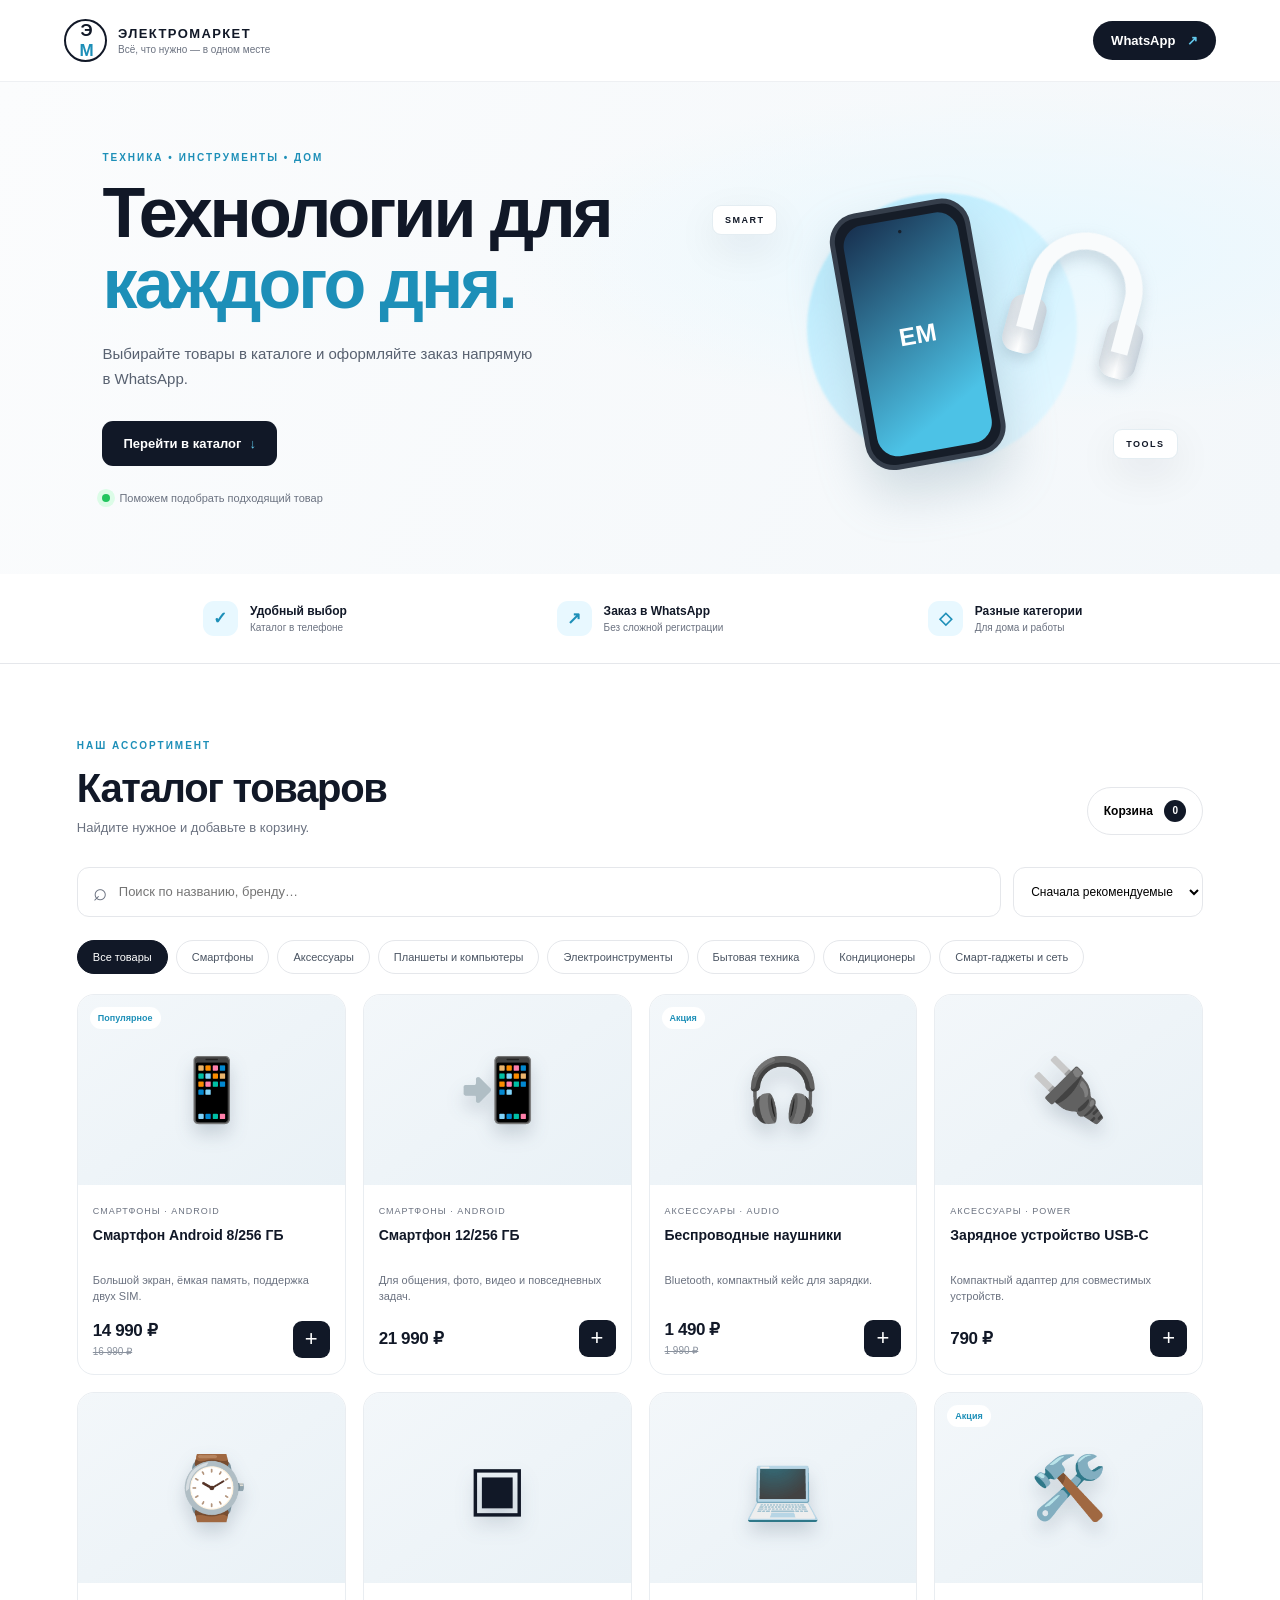
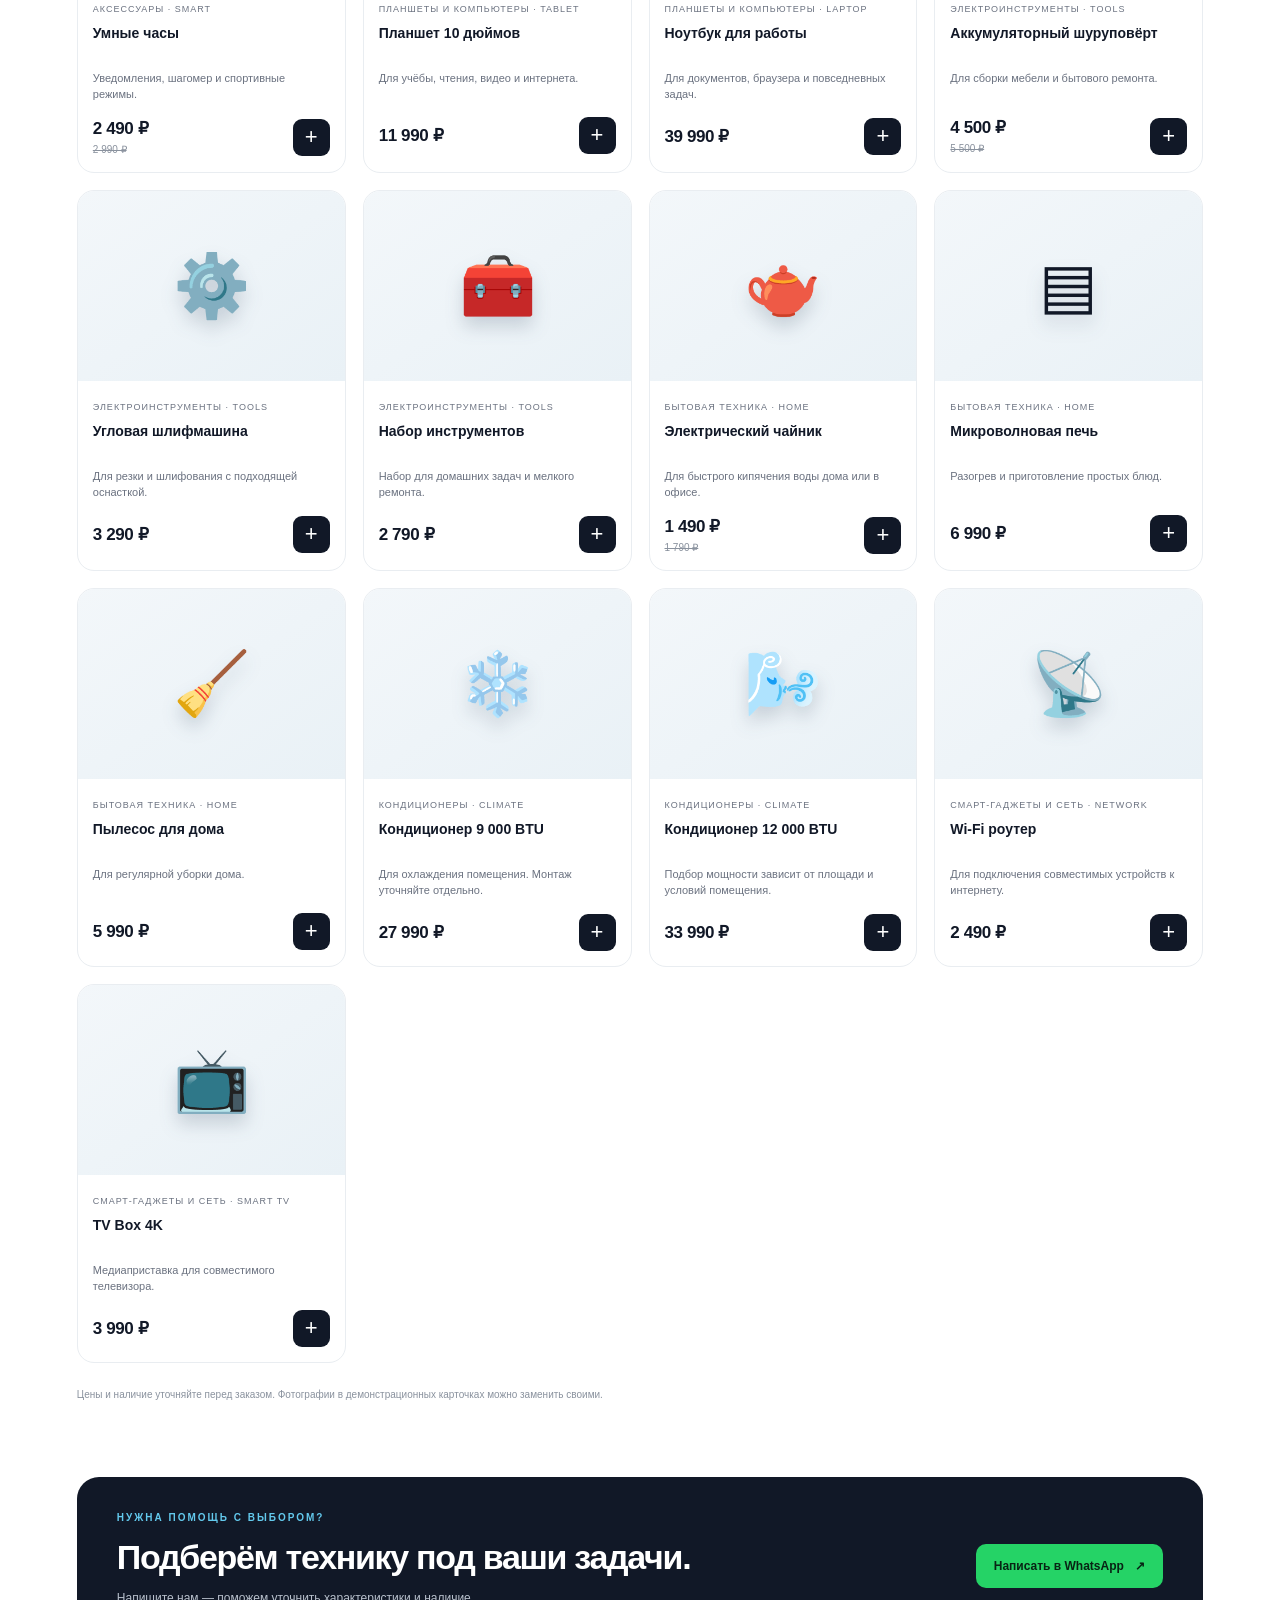
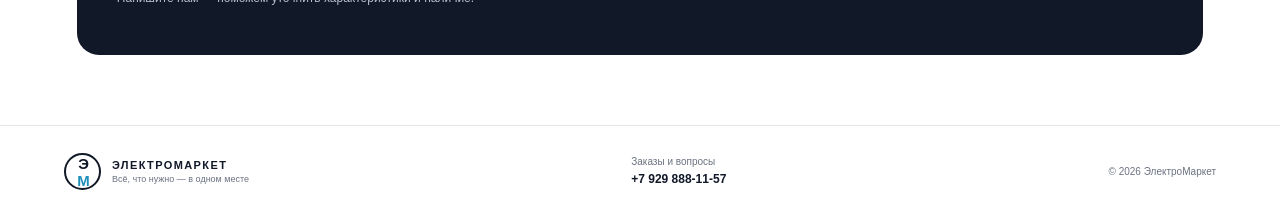
==== index.html @ 7bced405 "Add files via upload" ====
<!doctype html>
<html lang="ru">
<head>
  <meta charset="utf-8">
  <meta name="viewport" content="width=device-width, initial-scale=1">
  <meta name="theme-color" content="#111827">
  <meta name="description" content="ЭлектроМаркет — электроника, аксессуары, электроинструменты и бытовая техника. Заказ через WhatsApp.">
  <title>ЭлектроМаркет — всё, что нужно, в одном месте</title>
  <link rel="stylesheet" href="styles.css">
</head>
<body>
  <header class="site-header">
    <a class="brand" href="#" aria-label="ЭлектроМаркет — главная">
      <span class="brand-mark">Э<span>M</span></span>
      <span class="brand-copy"><strong>ЭЛЕКТРОМАРКЕТ</strong><small>Всё, что нужно — в одном месте</small></span>
    </a>
    <a class="header-wa" href="https://wa.me/79298881157" target="_blank" rel="noopener">WhatsApp <span>↗</span></a>
  </header>

  <main>
    <section class="hero">
      <div class="hero-copy">
        <p class="eyebrow">ТЕХНИКА • ИНСТРУМЕНТЫ • ДОМ</p>
        <h1>Технологии для<br><span>каждого дня.</span></h1>
        <p class="hero-text">Выбирайте товары в каталоге и оформляйте заказ напрямую в WhatsApp.</p>
        <a class="primary-btn" href="#catalog">Перейти в каталог <span>↓</span></a>
        <div class="hero-note"><span class="pulse"></span> Поможем подобрать подходящий товар</div>
      </div>
      <div class="hero-art" aria-label="Иллюстрация электроники" role="img">
        <div class="art-glow"></div>
        <div class="device device-phone"><div class="phone-screen"><span>EM</span><i>●</i></div></div>
        <div class="device device-headphones"><div class="ear ear-left"></div><div class="ear ear-right"></div><div class="headband"></div></div>
        <div class="art-tag tag-one">SMART</div><div class="art-tag tag-two">TOOLS</div>
      </div>
    </section>

    <section class="trust-strip" aria-label="Преимущества">
      <div><span class="trust-icon">✓</span><span><b>Удобный выбор</b><small>Каталог в телефоне</small></span></div>
      <div><span class="trust-icon">↗</span><span><b>Заказ в WhatsApp</b><small>Без сложной регистрации</small></span></div>
      <div><span class="trust-icon">◇</span><span><b>Разные категории</b><small>Для дома и работы</small></span></div>
    </section>

    <section class="catalog-section" id="catalog">
      <div class="section-heading">
        <div><p class="eyebrow">НАШ АССОРТИМЕНТ</p><h2>Каталог товаров</h2><p class="muted">Найдите нужное и добавьте в корзину.</p></div>
        <button id="cart-open" class="cart-button" type="button">Корзина <span id="cart-count">0</span></button>
      </div>
      <div class="catalog-tools">
        <label class="search-box"><span>⌕</span><input id="search" type="search" placeholder="Поиск по названию, бренду…" aria-label="Поиск товаров"></label>
        <select id="sort" aria-label="Сортировка">
          <option value="featured">Сначала рекомендуемые</option>
          <option value="price-asc">Сначала дешевле</option>
          <option value="price-desc">Сначала дороже</option>
          <option value="name">По названию</option>
        </select>
      </div>
      <nav id="categories" class="category-list" aria-label="Категории товаров"></nav>
      <div id="product-grid" class="product-grid" aria-live="polite"></div>
      <p id="empty-state" class="empty-state" hidden>Ничего не найдено. Попробуйте изменить запрос или категорию.</p>
      <p class="catalog-disclaimer">Цены и наличие уточняйте перед заказом. Фотографии в демонстрационных карточках можно заменить своими.</p>
    </section>

    <section class="order-banner">
      <div><p class="eyebrow">НУЖНА ПОМОЩЬ С ВЫБОРОМ?</p><h2>Подберём технику под ваши задачи.</h2><p>Напишите нам — поможем уточнить характеристики и наличие.</p></div>
      <a href="https://wa.me/79298881157?text=Здравствуйте!%20Помогите%20подобрать%20товар." target="_blank" rel="noopener" class="wa-large">Написать в WhatsApp <span>↗</span></a>
    </section>
  </main>

  <footer class="site-footer">
    <a class="brand footer-brand" href="#"><span class="brand-mark">Э<span>M</span></span><span class="brand-copy"><strong>ЭЛЕКТРОМАРКЕТ</strong><small>Всё, что нужно — в одном месте</small></span></a>
    <div class="footer-contact"><span>Заказы и вопросы</span><a href="https://wa.me/79298881157" target="_blank" rel="noopener">+7 929 888-11-57</a></div>
    <small class="copyright">© <span id="year"></span> ЭлектроМаркет</small>
  </footer>

  <div id="cart-drawer" class="drawer-backdrop" hidden>
    <section class="cart-drawer" role="dialog" aria-modal="true" aria-labelledby="cart-title">
      <div class="drawer-head"><div><p class="eyebrow">ВАШ ВЫБОР</p><h2 id="cart-title">Корзина</h2></div><button id="cart-close" class="icon-button" aria-label="Закрыть корзину">×</button></div>
      <div id="cart-items" class="cart-items"></div>
      <div id="cart-empty" class="cart-empty">Корзина пока пуста. Добавьте товары из каталога.</div>
      <div class="cart-bottom">
        <div class="total-line"><span>Итого</span><strong id="cart-total">0 ₽</strong></div>
        <label class="customer-field">Ваше имя <input id="customer-name" type="text" placeholder="Как к вам обращаться?"></label>
        <label class="customer-field">Комментарий к заказу <textarea id="customer-note" rows="2" placeholder="Например, удобное время для связи"></textarea></label>
        <button id="checkout" class="checkout-button" type="button">Оформить через WhatsApp <span>↗</span></button>
        <small class="privacy-note">Нажимая кнопку, вы откроете WhatsApp с подготовленным сообщением. Заказ ещё нужно отправить вручную.</small>
      </div>
    </section>
  </div>
  <div id="toast" class="toast" role="status" aria-live="polite"></div>
  <script src="products.js"></script>
  <script src="app.js"></script>
</body>
</html>
---- styles.css ----
:root{--ink:#111827;--muted:#6b7280;--line:#e5e7eb;--paper:#f7f8fa;--white:#fff;--blue:#63c9ed;--blue-dark:#1d8fb8;--green:#25d366;--radius:22px;--shadow:0 14px 42px rgba(17,24,39,.08)}
*{box-sizing:border-box}html{scroll-behavior:smooth;scroll-padding-top:90px}body{margin:0;background:var(--white);color:var(--ink);font-family:Inter,-apple-system,BlinkMacSystemFont,"Segoe UI",Roboto,Arial,sans-serif}a{color:inherit;text-decoration:none}button,input,select,textarea{font:inherit}button{cursor:pointer}.site-header{height:82px;padding:0 max(5vw,22px);display:flex;align-items:center;justify-content:space-between;border-bottom:1px solid #eef0f3;background:rgba(255,255,255,.94);position:sticky;top:0;z-index:10;backdrop-filter:blur(12px)}.brand{display:flex;align-items:center;gap:11px}.brand-mark{width:43px;height:43px;border:2px solid var(--ink);border-radius:50%;display:grid;place-items:center;font-weight:900;font-size:17px;letter-spacing:-2px}.brand-mark span{color:var(--blue-dark)}.brand-copy{display:flex;flex-direction:column;gap:3px}.brand-copy strong{font-size:13px;letter-spacing:1.4px}.brand-copy small{font-size:10px;color:var(--muted)}.header-wa{background:var(--ink);color:white;border-radius:999px;padding:12px 18px;font-weight:650;font-size:13px}.header-wa span,.primary-btn span,.wa-large span{margin-left:8px;color:var(--blue)}.hero{min-height:490px;padding:70px max(8vw,24px);display:grid;grid-template-columns:1.1fr .9fr;align-items:center;gap:30px;background:radial-gradient(ellipse at 80% 35%,#e8f8ff 0,transparent 36%),linear-gradient(115deg,#fbfcfd,#f3f7fa)}.eyebrow{font-size:10px;font-weight:800;letter-spacing:2px;color:var(--blue-dark);margin:0 0 15px}.hero h1{font-size:clamp(40px,5.5vw,70px);letter-spacing:-3px;line-height:1.02;margin:0 0 20px;font-weight:800}.hero h1 span{color:var(--blue-dark)}.hero-text{max-width:430px;line-height:1.7;color:#586170;font-size:15px}.primary-btn{display:inline-flex;align-items:center;background:var(--ink);color:white;padding:15px 21px;border-radius:11px;font-size:13px;font-weight:700;margin-top:14px}.hero-note{display:flex;align-items:center;gap:9px;color:var(--muted);font-size:11px;margin-top:26px}.pulse{width:8px;height:8px;background:#22c55e;border-radius:50%;box-shadow:0 0 0 5px #dcfce7}.hero-art{height:330px;position:relative;display:grid;place-items:center}.art-glow{width:270px;height:270px;position:absolute;border-radius:50%;background:linear-gradient(140deg,#b8edff,#e9f8ff);filter:blur(1px)}.device-phone{position:absolute;z-index:2;width:142px;height:260px;border-radius:29px;background:#161d28;border:5px solid #353e4b;transform:rotate(-10deg) translate(-25px,2px);box-shadow:0 25px 50px #7e9bab55;padding:8px}.phone-screen{height:100%;border-radius:21px;background:linear-gradient(150deg,#172e4d,#4cc2e6 80%);display:flex;align-items:center;justify-content:center;color:white;font-size:25px;font-weight:900;position:relative}.phone-screen i{position:absolute;top:8px;font-size:8px;color:#17212d}.device-headphones{position:absolute;z-index:3;width:155px;height:150px;right:4%;top:66px;transform:rotate(15deg)}.headband{position:absolute;left:20px;top:3px;width:115px;height:110px;border:17px solid #f9fbfc;border-bottom:0;border-radius:70px 70px 0 0;filter:drop-shadow(0 8px 8px #7c91a355)}.ear{position:absolute;top:80px;width:37px;height:58px;background:linear-gradient(90deg,#d5dce2,#fff,#c8d2db);border-radius:14px;box-shadow:0 7px 12px #7c91a344}.ear-left{left:9px}.ear-right{right:9px}.art-tag{position:absolute;z-index:4;background:white;border:1px solid #e4edf2;border-radius:9px;padding:9px 12px;font-size:9px;letter-spacing:1.5px;font-weight:900;box-shadow:var(--shadow)}.tag-one{left:1%;top:42px}.tag-two{right:0;bottom:34px}.trust-strip{display:grid;grid-template-columns:repeat(3,1fr);gap:20px;padding:27px max(8vw,24px);border-bottom:1px solid var(--line)}.trust-strip>div{display:flex;align-items:center;justify-content:center;gap:12px}.trust-icon{width:35px;height:35px;border-radius:11px;background:#e8f8ff;color:var(--blue-dark);display:grid;place-items:center;font-size:17px;font-weight:800}.trust-strip b,.trust-strip small{display:block}.trust-strip b{font-size:12px}.trust-strip small{font-size:10px;color:var(--muted);margin-top:4px}.catalog-section{padding:76px max(6vw,22px) 64px;max-width:1500px;margin:auto}.section-heading{display:flex;align-items:end;justify-content:space-between;gap:20px}.section-heading h2,.order-banner h2,.drawer-head h2{font-size:clamp(28px,4vw,40px);letter-spacing:-1.3px;margin:0 0 9px}.muted{color:var(--muted);font-size:13px;margin:0}.cart-button{border:1px solid var(--line);background:white;border-radius:999px;padding:12px 16px;font-size:12px;font-weight:750;white-space:nowrap}.cart-button span{display:inline-grid;place-items:center;min-width:22px;height:22px;margin-left:8px;border-radius:50%;background:var(--ink);color:white;font-size:10px}.catalog-tools{display:flex;gap:12px;margin-top:32px}.search-box{flex:1;display:flex;align-items:center;gap:10px;border:1px solid var(--line);border-radius:12px;padding:0 15px;min-width:0}.search-box span{font-size:24px;color:var(--muted)}.search-box input{border:0;outline:0;width:100%;height:48px;background:transparent;font-size:13px}.catalog-tools select{border:1px solid var(--line);border-radius:12px;padding:0 13px;background:white;font-size:12px;max-width:230px}.category-list{display:flex;gap:8px;overflow-x:auto;padding:23px 0 20px;scrollbar-width:thin}.category-chip{border:1px solid var(--line);border-radius:999px;background:white;padding:10px 15px;white-space:nowrap;font-size:11px;color:#4b5563}.category-chip.active{background:var(--ink);color:white;border-color:var(--ink)}.product-grid{display:grid;grid-template-columns:repeat(4,minmax(0,1fr));gap:17px}.product-card{border:1px solid #e9edf1;border-radius:17px;overflow:hidden;background:white;transition:transform .2s,box-shadow .2s;min-width:0}.product-card:hover{transform:translateY(-3px);box-shadow:var(--shadow)}.product-visual{height:190px;background:linear-gradient(145deg,#f3f7fa,#e9f1f6);display:grid;place-items:center;position:relative;overflow:hidden}.product-visual img{width:100%;height:100%;object-fit:contain;padding:16px;mix-blend-mode:multiply}.product-placeholder{font-size:62px;filter:drop-shadow(0 10px 9px #243b5330)}.product-badge{position:absolute;left:12px;top:12px;background:white;border-radius:999px;padding:6px 8px;font-size:9px;font-weight:800;color:var(--blue-dark)}.product-info{padding:15px}.product-category{font-size:9px;text-transform:uppercase;letter-spacing:1px;color:var(--muted)}.product-info h3{font-size:14px;line-height:1.35;margin:8px 0;min-height:38px}.product-desc{font-size:11px;line-height:1.5;color:var(--muted);min-height:32px;margin:0 0 15px}.product-bottom{display:flex;align-items:center;justify-content:space-between;gap:8px}.product-price{font-size:17px;font-weight:850;letter-spacing:-.4px;white-space:nowrap}.add-button{border:0;border-radius:9px;background:var(--ink);color:white;width:37px;height:37px;font-size:22px;line-height:1;flex-shrink:0}.add-button:hover{background:var(--blue-dark)}.empty-state{text-align:center;padding:45px 10px;color:var(--muted);font-size:13px}.catalog-disclaimer{font-size:10px;line-height:1.6;color:#8a929e;margin-top:24px}.order-banner{margin:0 max(6vw,22px) 70px;padding:35px 40px;border-radius:22px;background:var(--ink);color:white;display:flex;align-items:center;justify-content:space-between;gap:25px}.order-banner .eyebrow{color:var(--blue)}.order-banner h2{font-size:clamp(24px,3vw,34px);max-width:580px}.order-banner p:not(.eyebrow){color:#b8c0cc;font-size:12px;line-height:1.6}.wa-large{background:var(--green);color:#082414;border-radius:10px;padding:15px 18px;font-size:12px;font-weight:800;white-space:nowrap}.wa-large span{color:#082414}.site-footer{border-top:1px solid var(--line);padding:27px max(5vw,22px);display:flex;align-items:center;justify-content:space-between;gap:20px}.footer-brand .brand-mark{width:37px;height:37px;font-size:15px}.footer-brand .brand-copy strong{font-size:11px}.footer-brand .brand-copy small{font-size:9px}.footer-contact span,.footer-contact a{display:block}.footer-contact span{font-size:10px;color:var(--muted);margin-bottom:5px}.footer-contact a{font-size:12px;font-weight:750}.copyright{font-size:10px;color:var(--muted)}.drawer-backdrop{position:fixed;inset:0;background:#11182788;z-index:30;display:flex;justify-content:flex-end}.drawer-backdrop[hidden]{display:none}.cart-drawer{height:100%;width:min(480px,100%);background:white;padding:25px;display:flex;flex-direction:column;overflow-y:auto;box-shadow:-20px 0 60px #0002}.drawer-head{display:flex;align-items:center;justify-content:space-between;border-bottom:1px solid var(--line);padding-bottom:18px}.drawer-head .eyebrow{margin-bottom:8px}.drawer-head h2{font-size:30px}.icon-button{border:1px solid var(--line);background:white;width:38px;height:38px;border-radius:50%;font-size:25px;color:var(--ink)}.cart-items{padding:10px 0;flex:1}.cart-row{display:grid;grid-template-columns:1fr auto;gap:10px;padding:15px 0;border-bottom:1px solid var(--line)}.cart-row h3{font-size:13px;margin:0 0 5px}.cart-row small{color:var(--muted);font-size:11px}.quantity{display:flex;align-items:center;gap:9px;margin-top:10px}.quantity button{border:1px solid var(--line);background:white;width:25px;height:25px;border-radius:7px}.cart-row-price{text-align:right;font-weight:800;font-size:13px}.remove-item{border:0;background:transparent;color:#b91c1c;font-size:10px;margin-top:8px}.cart-empty{color:var(--muted);font-size:13px;text-align:center;padding:30px 5px}.cart-bottom{border-top:1px solid var(--line);padding-top:18px}.total-line{display:flex;justify-content:space-between;align-items:center;margin-bottom:18px;font-size:14px}.total-line strong{font-size:23px}.customer-field{display:block;font-size:11px;font-weight:700;margin:12px 0}.customer-field input,.customer-field textarea{display:block;width:100%;border:1px solid var(--line);border-radius:9px;padding:11px;margin-top:7px;outline-color:var(--blue-dark);font-size:12px;resize:vertical}.checkout-button{width:100%;border:0;border-radius:10px;background:var(--green);padding:15px;color:#082414;font-weight:850;font-size:12px;margin-top:8px}.checkout-button span{margin-left:7px}.privacy-note{display:block;color:var(--muted);font-size:9px;line-height:1.5;margin-top:10px}.toast{position:fixed;bottom:22px;left:50%;transform:translate(-50%,20px);opacity:0;pointer-events:none;background:var(--ink);color:white;padding:12px 18px;border-radius:999px;font-size:12px;z-index:50;transition:.25s}.toast.show{opacity:1;transform:translate(-50%,0)}
@media(max-width:950px){.product-grid{grid-template-columns:repeat(3,minmax(0,1fr))}.hero{padding-left:6vw;padding-right:6vw}.product-visual{height:170px}.order-banner{padding:30px}.hero-art{transform:scale(.9)}}@media(max-width:680px){.site-header{height:70px;padding:0 17px}.brand-mark{width:37px;height:37px;font-size:15px}.brand-copy strong{font-size:11px;letter-spacing:1px}.brand-copy small{font-size:9px}.header-wa{padding:10px 12px;font-size:11px}.hero{grid-template-columns:1fr;padding:43px 23px 20px;gap:0}.hero h1{font-size:47px;letter-spacing:-2px}.hero-text{font-size:13px}.hero-art{height:250px;transform:scale(.78);transform-origin:top center;margin:10px 0 -20px}.trust-strip{padding:18px 15px;gap:10px}.trust-strip>div{gap:7px;justify-content:flex-start}.trust-icon{width:29px;height:29px;flex-shrink:0}.trust-strip b{font-size:10px}.trust-strip small{font-size:9px;line-height:1.3}.catalog-section{padding:52px 16px}.section-heading h2{font-size:31px}.section-heading .muted{font-size:11px;max-width:230px;line-height:1.5}.cart-button{padding:9px 10px;font-size:10px}.catalog-tools{flex-direction:column;margin-top:23px}.catalog-tools select{height:44px;max-width:none}.search-box input{height:45px}.category-list{padding:17px 0}.product-grid{grid-template-columns:repeat(2,minmax(0,1fr));gap:10px}.product-visual{height:145px}.product-placeholder{font-size:47px}.product-info{padding:11px}.product-info h3{font-size:12px;min-height:34px}.product-desc{font-size:10px;min-height:30px;margin-bottom:12px}.product-price{font-size:14px}.add-button{width:32px;height:32px}.product-badge{font-size:8px;left:8px;top:8px}.order-banner{margin:0 16px 45px;padding:25px 20px;align-items:flex-start;flex-direction:column}.order-banner h2{font-size:27px}.site-footer{padding:23px 17px;flex-wrap:wrap}.footer-contact{margin-left:auto}.copyright{width:100%;text-align:center}.cart-drawer{padding:20px}.hero-note{font-size:10px}}@media(max-width:360px){.brand-copy small{display:none}.hero h1{font-size:40px}.product-visual{height:125px}.trust-strip{grid-template-columns:1fr;gap:12px}.trust-strip>div{justify-content:flex-start}}
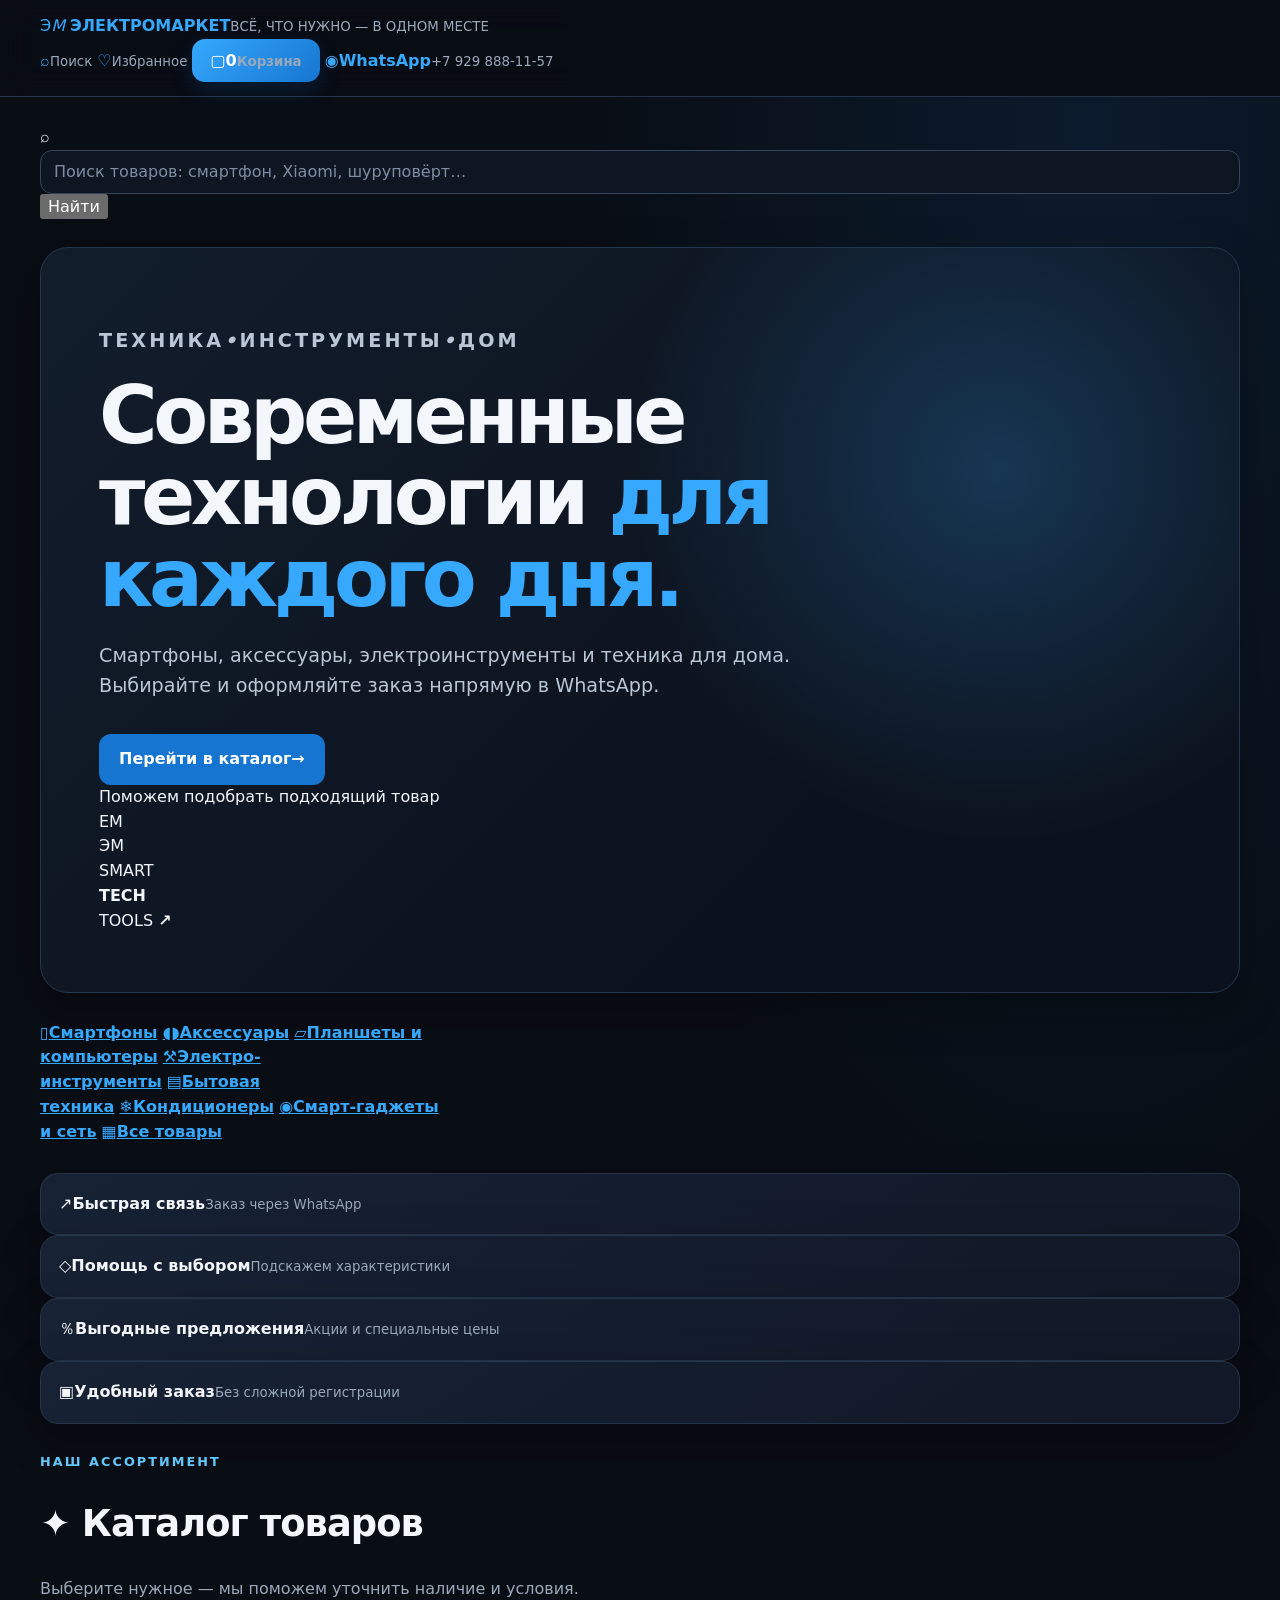
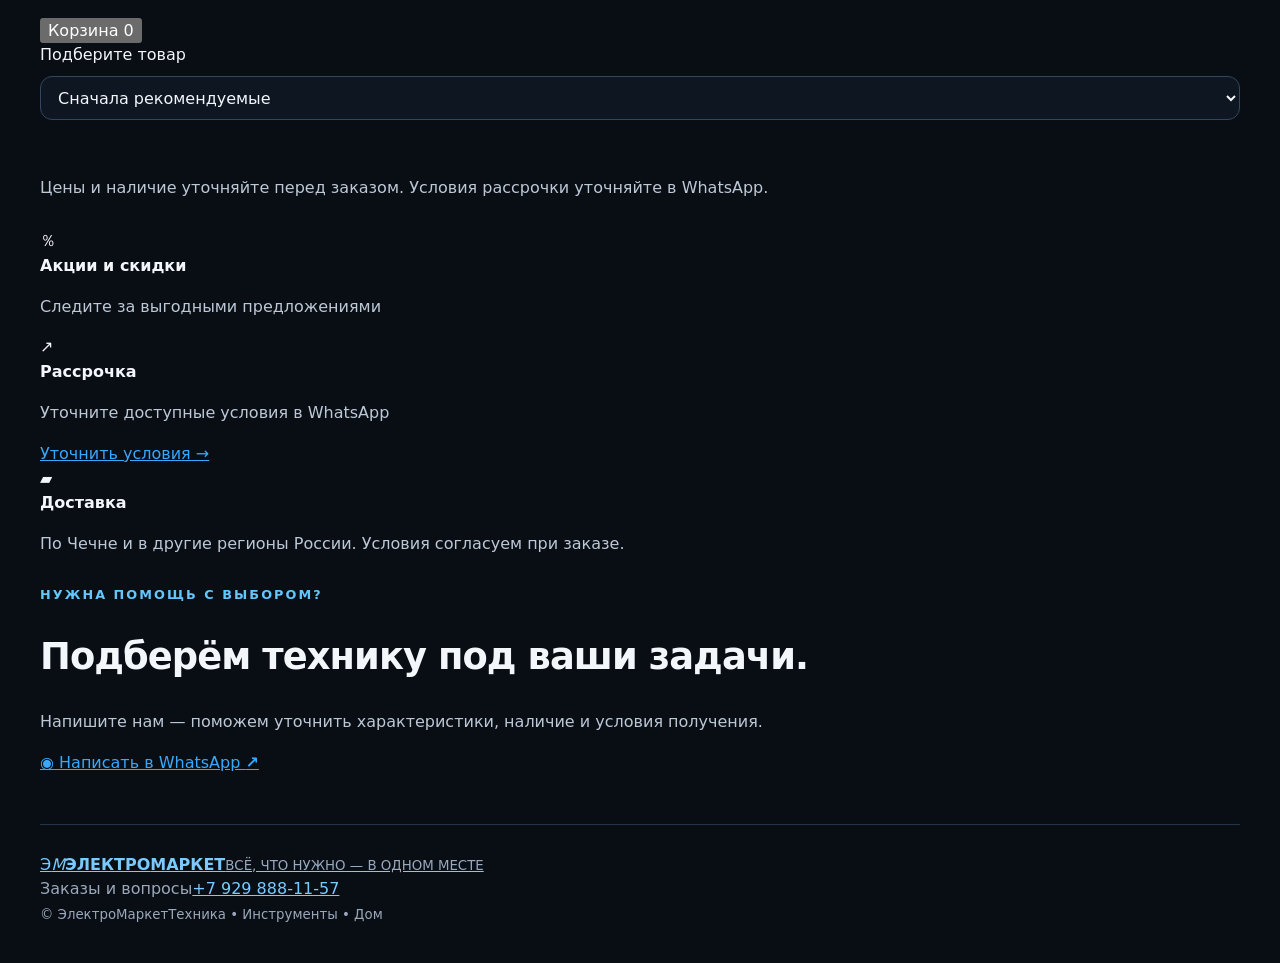
==== commit 33734fb0: "Update index.html" ====
--- a/index.html
+++ b/index.html
@@ -3,91 +3,108 @@
 <head>
   <meta charset="utf-8">
   <meta name="viewport" content="width=device-width, initial-scale=1">
-  <meta name="theme-color" content="#111827">
-  <meta name="description" content="ЭлектроМаркет — электроника, аксессуары, электроинструменты и бытовая техника. Заказ через WhatsApp.">
-  <title>ЭлектроМаркет — всё, что нужно, в одном месте</title>
+  <meta name="theme-color" content="#07111f">
+  <meta name="description" content="ЭлектроМаркет — смартфоны, электроника, инструменты и техника для дома. Заказ через WhatsApp.">
+  <title>ЭлектроМаркет — техника, электроника и инструменты</title>
+  <link rel="preconnect" href="https://fonts.googleapis.com">
+  <link rel="preconnect" href="https://fonts.gstatic.com" crossorigin>
+  <link href="https://fonts.googleapis.com/css2?family=Manrope:wght@400;500;600;700;800&display=swap" rel="stylesheet">
   <link rel="stylesheet" href="styles.css">
 </head>
 <body>
   <header class="site-header">
-    <a class="brand" href="#" aria-label="ЭлектроМаркет — главная">
-      <span class="brand-mark">Э<span>M</span></span>
-      <span class="brand-copy"><strong>ЭЛЕКТРОМАРКЕТ</strong><small>Всё, что нужно — в одном месте</small></span>
-    </a>
-    <a class="header-wa" href="https://wa.me/79298881157" target="_blank" rel="noopener">WhatsApp <span>↗</span></a>
+    <div class="header-inner">
+      <a class="brand" href="#top" aria-label="ЭлектроМаркет — главная">
+        <span class="brand-mark"><span>Э</span><i>M</i></span>
+        <span class="brand-copy"><strong>ЭЛЕКТРО<span>МАРКЕТ</span></strong><small>ВСЁ, ЧТО НУЖНО — В ОДНОМ МЕСТЕ</small></span>
+      </a>
+      <nav class="header-actions" aria-label="Быстрые ссылки">
+        <a class="header-action" href="#catalog"><span class="action-icon">⌕</span><small>Поиск</small></a>
+        <a class="header-action favorites-link" href="#catalog"><span class="action-icon">♡</span><small>Избранное</small></a>
+        <button id="cart-open" class="header-action cart-top" type="button"><span class="action-icon">▢<b id="cart-count">0</b></span><small>Корзина</small></button>
+        <a class="header-wa" href="https://wa.me/79298881157" target="_blank" rel="noopener"><span class="wa-symbol">◉</span><span><strong>WhatsApp</strong><small>+7 929 888-11-57</small></span></a>
+      </nav>
+    </div>
   </header>
 
-  <main>
+  <main id="top" class="page-shell">
+    <section class="search-row" aria-label="Поиск товаров">
+      <label class="search-box"><span class="search-icon">⌕</span><input id="search" type="search" placeholder="Поиск товаров: смартфон, Xiaomi, шуруповёрт…" aria-label="Поиск товаров"><button type="button" class="search-submit" onclick="document.getElementById('catalog').scrollIntoView({behavior:'smooth'})">Найти</button></label>
+    </section>
+
     <section class="hero">
       <div class="hero-copy">
-        <p class="eyebrow">ТЕХНИКА • ИНСТРУМЕНТЫ • ДОМ</p>
-        <h1>Технологии для<br><span>каждого дня.</span></h1>
-        <p class="hero-text">Выбирайте товары в каталоге и оформляйте заказ напрямую в WhatsApp.</p>
-        <a class="primary-btn" href="#catalog">Перейти в каталог <span>↓</span></a>
+        <p class="eyebrow"><span>ТЕХНИКА</span><i>•</i><span>ИНСТРУМЕНТЫ</span><i>•</i><span>ДОМ</span></p>
+        <h1>Современные технологии <span>для каждого дня.</span></h1>
+        <p class="hero-text">Смартфоны, аксессуары, электроинструменты и техника для дома. Выбирайте и оформляйте заказ напрямую в WhatsApp.</p>
+        <a class="primary-btn" href="#catalog"><span>Перейти в каталог</span><b>→</b></a>
         <div class="hero-note"><span class="pulse"></span> Поможем подобрать подходящий товар</div>
       </div>
       <div class="hero-art" aria-label="Иллюстрация электроники" role="img">
-        <div class="art-glow"></div>
-        <div class="device device-phone"><div class="phone-screen"><span>EM</span><i>●</i></div></div>
-        <div class="device device-headphones"><div class="ear ear-left"></div><div class="ear ear-right"></div><div class="headband"></div></div>
-        <div class="art-tag tag-one">SMART</div><div class="art-tag tag-two">TOOLS</div>
+        <div class="hero-orbit orbit-one"></div><div class="hero-orbit orbit-two"></div>
+        <div class="hero-device laptop"><div class="laptop-screen"><div class="screen-glow"></div><span>EM</span></div><div class="laptop-base"></div></div>
+        <div class="hero-device phone"><div class="phone-camera"></div><div class="phone-mark">ЭM</div></div>
+        <div class="hero-device buds"><div class="bud-case"></div><span class="bud bud-left"></span><span class="bud bud-right"></span></div>
+        <div class="hero-floating-tag tag-smart">SMART<br><b>TECH</b></div><div class="hero-floating-tag tag-tools">TOOLS <b>↗</b></div>
       </div>
     </section>
 
-    <section class="trust-strip" aria-label="Преимущества">
-      <div><span class="trust-icon">✓</span><span><b>Удобный выбор</b><small>Каталог в телефоне</small></span></div>
-      <div><span class="trust-icon">↗</span><span><b>Заказ в WhatsApp</b><small>Без сложной регистрации</small></span></div>
-      <div><span class="trust-icon">◇</span><span><b>Разные категории</b><small>Для дома и работы</small></span></div>
+    <section class="category-shortcuts" aria-label="Популярные категории">
+      <a href="#catalog" class="shortcut"><span class="shortcut-art art-phone">▯</span><b>Смартфоны</b></a>
+      <a href="#catalog" class="shortcut"><span class="shortcut-art art-buds">◖◗</span><b>Аксессуары</b></a>
+      <a href="#catalog" class="shortcut"><span class="shortcut-art art-laptop">▱</span><b>Планшеты и<br> компьютеры</b></a>
+      <a href="#catalog" class="shortcut"><span class="shortcut-art art-tools">⚒</span><b>Электро-<br>инструменты</b></a>
+      <a href="#catalog" class="shortcut"><span class="shortcut-art art-home">▤</span><b>Бытовая<br>техника</b></a>
+      <a href="#catalog" class="shortcut"><span class="shortcut-art art-cool">❄</span><b>Кондиционеры</b></a>
+      <a href="#catalog" class="shortcut"><span class="shortcut-art art-watch">◉</span><b>Смарт-гаджеты<br>и сеть</b></a>
+      <a href="#catalog" class="shortcut"><span class="shortcut-art art-all">▦</span><b>Все товары</b></a>
+    </section>
+
+    <section class="benefit-strip" aria-label="Преимущества магазина">
+      <div class="benefit"><span class="benefit-icon">↗</span><span><b>Быстрая связь</b><small>Заказ через WhatsApp</small></span></div>
+      <div class="benefit"><span class="benefit-icon">◇</span><span><b>Помощь с выбором</b><small>Подскажем характеристики</small></span></div>
+      <div class="benefit"><span class="benefit-icon">％</span><span><b>Выгодные предложения</b><small>Акции и специальные цены</small></span></div>
+      <div class="benefit"><span class="benefit-icon">▣</span><span><b>Удобный заказ</b><small>Без сложной регистрации</small></span></div>
     </section>
 
     <section class="catalog-section" id="catalog">
       <div class="section-heading">
-        <div><p class="eyebrow">НАШ АССОРТИМЕНТ</p><h2>Каталог товаров</h2><p class="muted">Найдите нужное и добавьте в корзину.</p></div>
-        <button id="cart-open" class="cart-button" type="button">Корзина <span id="cart-count">0</span></button>
+        <div><p class="eyebrow">НАШ АССОРТИМЕНТ</p><h2><span class="heading-flame">✦</span> Каталог товаров</h2><p class="muted">Выберите нужное — мы поможем уточнить наличие и условия.</p></div>
+        <button class="cart-button" type="button" onclick="document.getElementById('cart-open').click()">Корзина <span class="cart-count-small" id="cart-count-display">0</span></button>
       </div>
       <div class="catalog-tools">
-        <label class="search-box"><span>⌕</span><input id="search" type="search" placeholder="Поиск по названию, бренду…" aria-label="Поиск товаров"></label>
+        <div class="catalog-tools-label">Подберите товар</div>
         <select id="sort" aria-label="Сортировка">
-          <option value="featured">Сначала рекомендуемые</option>
-          <option value="price-asc">Сначала дешевле</option>
-          <option value="price-desc">Сначала дороже</option>
-          <option value="name">По названию</option>
+          <option value="featured">Сначала рекомендуемые</option><option value="price-asc">Сначала дешевле</option><option value="price-desc">Сначала дороже</option><option value="name">По названию</option>
         </select>
       </div>
       <nav id="categories" class="category-list" aria-label="Категории товаров"></nav>
       <div id="product-grid" class="product-grid" aria-live="polite"></div>
       <p id="empty-state" class="empty-state" hidden>Ничего не найдено. Попробуйте изменить запрос или категорию.</p>
-      <p class="catalog-disclaimer">Цены и наличие уточняйте перед заказом. Фотографии в демонстрационных карточках можно заменить своими.</p>
+      <p class="catalog-disclaimer">Цены и наличие уточняйте перед заказом. Условия рассрочки уточняйте в WhatsApp.</p>
+    </section>
+
+    <section class="service-banners">
+      <article class="service-card service-deals"><span class="service-symbol">％</span><div><b>Акции и скидки</b><p>Следите за выгодными предложениями</p></div></article>
+      <article class="service-card service-installment"><span class="service-symbol">↗</span><div><b>Рассрочка</b><p>Уточните доступные условия в WhatsApp</p><a href="https://wa.me/79298881157?text=Здравствуйте!%20Подскажите%20условия%20рассрочки." target="_blank" rel="noopener">Уточнить условия →</a></div></article>
+      <article class="service-card service-delivery"><span class="service-symbol">▰</span><div><b>Доставка</b><p>По Чечне и в другие регионы России. Условия согласуем при заказе.</p></div></article>
     </section>
 
     <section class="order-banner">
-      <div><p class="eyebrow">НУЖНА ПОМОЩЬ С ВЫБОРОМ?</p><h2>Подберём технику под ваши задачи.</h2><p>Напишите нам — поможем уточнить характеристики и наличие.</p></div>
-      <a href="https://wa.me/79298881157?text=Здравствуйте!%20Помогите%20подобрать%20товар." target="_blank" rel="noopener" class="wa-large">Написать в WhatsApp <span>↗</span></a>
+      <div><p class="eyebrow">НУЖНА ПОМОЩЬ С ВЫБОРОМ?</p><h2>Подберём технику под ваши задачи.</h2><p>Напишите нам — поможем уточнить характеристики, наличие и условия получения.</p></div>
+      <a href="https://wa.me/79298881157?text=Здравствуйте!%20Помогите%20подобрать%20товар." target="_blank" rel="noopener" class="wa-large"><span>◉</span> Написать в WhatsApp <b>↗</b></a>
     </section>
   </main>
 
-  <footer class="site-footer">
-    <a class="brand footer-brand" href="#"><span class="brand-mark">Э<span>M</span></span><span class="brand-copy"><strong>ЭЛЕКТРОМАРКЕТ</strong><small>Всё, что нужно — в одном месте</small></span></a>
-    <div class="footer-contact"><span>Заказы и вопросы</span><a href="https://wa.me/79298881157" target="_blank" rel="noopener">+7 929 888-11-57</a></div>
-    <small class="copyright">© <span id="year"></span> ЭлектроМаркет</small>
-  </footer>
+  <footer class="site-footer"><div class="footer-main"><a class="brand footer-brand" href="#top"><span class="brand-mark"><span>Э</span><i>M</i></span><span class="brand-copy"><strong>ЭЛЕКТРО<span>МАРКЕТ</span></strong><small>ВСЁ, ЧТО НУЖНО — В ОДНОМ МЕСТЕ</small></span></a><div class="footer-contact"><span>Заказы и вопросы</span><a href="https://wa.me/79298881157" target="_blank" rel="noopener">+7 929 888-11-57</a></div></div><div class="footer-bottom"><small>© <span id="year"></span> ЭлектроМаркет</small><small>Техника • Инструменты • Дом</small></div></footer>
 
-  <div id="cart-drawer" class="drawer-backdrop" hidden>
-    <section class="cart-drawer" role="dialog" aria-modal="true" aria-labelledby="cart-title">
-      <div class="drawer-head"><div><p class="eyebrow">ВАШ ВЫБОР</p><h2 id="cart-title">Корзина</h2></div><button id="cart-close" class="icon-button" aria-label="Закрыть корзину">×</button></div>
-      <div id="cart-items" class="cart-items"></div>
-      <div id="cart-empty" class="cart-empty">Корзина пока пуста. Добавьте товары из каталога.</div>
-      <div class="cart-bottom">
-        <div class="total-line"><span>Итого</span><strong id="cart-total">0 ₽</strong></div>
-        <label class="customer-field">Ваше имя <input id="customer-name" type="text" placeholder="Как к вам обращаться?"></label>
-        <label class="customer-field">Комментарий к заказу <textarea id="customer-note" rows="2" placeholder="Например, удобное время для связи"></textarea></label>
-        <button id="checkout" class="checkout-button" type="button">Оформить через WhatsApp <span>↗</span></button>
-        <small class="privacy-note">Нажимая кнопку, вы откроете WhatsApp с подготовленным сообщением. Заказ ещё нужно отправить вручную.</small>
-      </div>
-    </section>
-  </div>
+  <div id="cart-drawer" class="drawer-backdrop" hidden><section class="cart-drawer" role="dialog" aria-modal="true" aria-labelledby="cart-title"><div class="drawer-head"><div><p class="eyebrow">ВАШ ВЫБОР</p><h2 id="cart-title">Корзина</h2></div><button id="cart-close" class="icon-button" aria-label="Закрыть корзину">×</button></div><div id="cart-items" class="cart-items"></div><div id="cart-empty" class="cart-empty">Корзина пока пуста. Добавьте товары из каталога.</div><div class="cart-bottom"><div class="total-line"><span>Итого</span><strong id="cart-total">0 ₽</strong></div><label class="customer-field">Ваше имя <input id="customer-name" type="text" placeholder="Как к вам обращаться?"></label><label class="customer-field">Комментарий к заказу <textarea id="customer-note" rows="2" placeholder="Например, удобное время для связи"></textarea></label><button id="checkout" class="checkout-button" type="button">Оформить через WhatsApp <span>↗</span></button><small class="privacy-note">WhatsApp откроется с подготовленным сообщением. Заказ нужно отправить вручную.</small></div></section></div>
   <div id="toast" class="toast" role="status" aria-live="polite"></div>
-  <script src="products.js"></script>
-  <script src="app.js"></script>
+  <script src="products.js"></script><script src="app.js"></script>
+  <script>
+    // Синхронизируем число товаров в шапке и заголовке каталога с существующей корзиной.
+    const countObserver = new MutationObserver(() => { const a=document.getElementById('cart-count'); const b=document.getElementById('cart-count-display'); if(a&&b)b.textContent=a.textContent; });
+    const cartCount=document.getElementById('cart-count'); if(cartCount)countObserver.observe(cartCount,{childList:true,characterData:true,subtree:true});
+  </script>
 </body>
 </html>
--- a/styles.css
+++ b/styles.css
@@ -1,3 +1,66 @@
-:root{--ink:#111827;--muted:#6b7280;--line:#e5e7eb;--paper:#f7f8fa;--white:#fff;--blue:#63c9ed;--blue-dark:#1d8fb8;--green:#25d366;--radius:22px;--shadow:0 14px 42px rgba(17,24,39,.08)}
-*{box-sizing:border-box}html{scroll-behavior:smooth;scroll-padding-top:90px}body{margin:0;background:var(--white);color:var(--ink);font-family:Inter,-apple-system,BlinkMacSystemFont,"Segoe UI",Roboto,Arial,sans-serif}a{color:inherit;text-decoration:none}button,input,select,textarea{font:inherit}button{cursor:pointer}.site-header{height:82px;padding:0 max(5vw,22px);display:flex;align-items:center;justify-content:space-between;border-bottom:1px solid #eef0f3;background:rgba(255,255,255,.94);position:sticky;top:0;z-index:10;backdrop-filter:blur(12px)}.brand{display:flex;align-items:center;gap:11px}.brand-mark{width:43px;height:43px;border:2px solid var(--ink);border-radius:50%;display:grid;place-items:center;font-weight:900;font-size:17px;letter-spacing:-2px}.brand-mark span{color:var(--blue-dark)}.brand-copy{display:flex;flex-direction:column;gap:3px}.brand-copy strong{font-size:13px;letter-spacing:1.4px}.brand-copy small{font-size:10px;color:var(--muted)}.header-wa{background:var(--ink);color:white;border-radius:999px;padding:12px 18px;font-weight:650;font-size:13px}.header-wa span,.primary-btn span,.wa-large span{margin-left:8px;color:var(--blue)}.hero{min-height:490px;padding:70px max(8vw,24px);display:grid;grid-template-columns:1.1fr .9fr;align-items:center;gap:30px;background:radial-gradient(ellipse at 80% 35%,#e8f8ff 0,transparent 36%),linear-gradient(115deg,#fbfcfd,#f3f7fa)}.eyebrow{font-size:10px;font-weight:800;letter-spacing:2px;color:var(--blue-dark);margin:0 0 15px}.hero h1{font-size:clamp(40px,5.5vw,70px);letter-spacing:-3px;line-height:1.02;margin:0 0 20px;font-weight:800}.hero h1 span{color:var(--blue-dark)}.hero-text{max-width:430px;line-height:1.7;color:#586170;font-size:15px}.primary-btn{display:inline-flex;align-items:center;background:var(--ink);color:white;padding:15px 21px;border-radius:11px;font-size:13px;font-weight:700;margin-top:14px}.hero-note{display:flex;align-items:center;gap:9px;color:var(--muted);font-size:11px;margin-top:26px}.pulse{width:8px;height:8px;background:#22c55e;border-radius:50%;box-shadow:0 0 0 5px #dcfce7}.hero-art{height:330px;position:relative;display:grid;place-items:center}.art-glow{width:270px;height:270px;position:absolute;border-radius:50%;background:linear-gradient(140deg,#b8edff,#e9f8ff);filter:blur(1px)}.device-phone{position:absolute;z-index:2;width:142px;height:260px;border-radius:29px;background:#161d28;border:5px solid #353e4b;transform:rotate(-10deg) translate(-25px,2px);box-shadow:0 25px 50px #7e9bab55;padding:8px}.phone-screen{height:100%;border-radius:21px;background:linear-gradient(150deg,#172e4d,#4cc2e6 80%);display:flex;align-items:center;justify-content:center;color:white;font-size:25px;font-weight:900;position:relative}.phone-screen i{position:absolute;top:8px;font-size:8px;color:#17212d}.device-headphones{position:absolute;z-index:3;width:155px;height:150px;right:4%;top:66px;transform:rotate(15deg)}.headband{position:absolute;left:20px;top:3px;width:115px;height:110px;border:17px solid #f9fbfc;border-bottom:0;border-radius:70px 70px 0 0;filter:drop-shadow(0 8px 8px #7c91a355)}.ear{position:absolute;top:80px;width:37px;height:58px;background:linear-gradient(90deg,#d5dce2,#fff,#c8d2db);border-radius:14px;box-shadow:0 7px 12px #7c91a344}.ear-left{left:9px}.ear-right{right:9px}.art-tag{position:absolute;z-index:4;background:white;border:1px solid #e4edf2;border-radius:9px;padding:9px 12px;font-size:9px;letter-spacing:1.5px;font-weight:900;box-shadow:var(--shadow)}.tag-one{left:1%;top:42px}.tag-two{right:0;bottom:34px}.trust-strip{display:grid;grid-template-columns:repeat(3,1fr);gap:20px;padding:27px max(8vw,24px);border-bottom:1px solid var(--line)}.trust-strip>div{display:flex;align-items:center;justify-content:center;gap:12px}.trust-icon{width:35px;height:35px;border-radius:11px;background:#e8f8ff;color:var(--blue-dark);display:grid;place-items:center;font-size:17px;font-weight:800}.trust-strip b,.trust-strip small{display:block}.trust-strip b{font-size:12px}.trust-strip small{font-size:10px;color:var(--muted);margin-top:4px}.catalog-section{padding:76px max(6vw,22px) 64px;max-width:1500px;margin:auto}.section-heading{display:flex;align-items:end;justify-content:space-between;gap:20px}.section-heading h2,.order-banner h2,.drawer-head h2{font-size:clamp(28px,4vw,40px);letter-spacing:-1.3px;margin:0 0 9px}.muted{color:var(--muted);font-size:13px;margin:0}.cart-button{border:1px solid var(--line);background:white;border-radius:999px;padding:12px 16px;font-size:12px;font-weight:750;white-space:nowrap}.cart-button span{display:inline-grid;place-items:center;min-width:22px;height:22px;margin-left:8px;border-radius:50%;background:var(--ink);color:white;font-size:10px}.catalog-tools{display:flex;gap:12px;margin-top:32px}.search-box{flex:1;display:flex;align-items:center;gap:10px;border:1px solid var(--line);border-radius:12px;padding:0 15px;min-width:0}.search-box span{font-size:24px;color:var(--muted)}.search-box input{border:0;outline:0;width:100%;height:48px;background:transparent;font-size:13px}.catalog-tools select{border:1px solid var(--line);border-radius:12px;padding:0 13px;background:white;font-size:12px;max-width:230px}.category-list{display:flex;gap:8px;overflow-x:auto;padding:23px 0 20px;scrollbar-width:thin}.category-chip{border:1px solid var(--line);border-radius:999px;background:white;padding:10px 15px;white-space:nowrap;font-size:11px;color:#4b5563}.category-chip.active{background:var(--ink);color:white;border-color:var(--ink)}.product-grid{display:grid;grid-template-columns:repeat(4,minmax(0,1fr));gap:17px}.product-card{border:1px solid #e9edf1;border-radius:17px;overflow:hidden;background:white;transition:transform .2s,box-shadow .2s;min-width:0}.product-card:hover{transform:translateY(-3px);box-shadow:var(--shadow)}.product-visual{height:190px;background:linear-gradient(145deg,#f3f7fa,#e9f1f6);display:grid;place-items:center;position:relative;overflow:hidden}.product-visual img{width:100%;height:100%;object-fit:contain;padding:16px;mix-blend-mode:multiply}.product-placeholder{font-size:62px;filter:drop-shadow(0 10px 9px #243b5330)}.product-badge{position:absolute;left:12px;top:12px;background:white;border-radius:999px;padding:6px 8px;font-size:9px;font-weight:800;color:var(--blue-dark)}.product-info{padding:15px}.product-category{font-size:9px;text-transform:uppercase;letter-spacing:1px;color:var(--muted)}.product-info h3{font-size:14px;line-height:1.35;margin:8px 0;min-height:38px}.product-desc{font-size:11px;line-height:1.5;color:var(--muted);min-height:32px;margin:0 0 15px}.product-bottom{display:flex;align-items:center;justify-content:space-between;gap:8px}.product-price{font-size:17px;font-weight:850;letter-spacing:-.4px;white-space:nowrap}.add-button{border:0;border-radius:9px;background:var(--ink);color:white;width:37px;height:37px;font-size:22px;line-height:1;flex-shrink:0}.add-button:hover{background:var(--blue-dark)}.empty-state{text-align:center;padding:45px 10px;color:var(--muted);font-size:13px}.catalog-disclaimer{font-size:10px;line-height:1.6;color:#8a929e;margin-top:24px}.order-banner{margin:0 max(6vw,22px) 70px;padding:35px 40px;border-radius:22px;background:var(--ink);color:white;display:flex;align-items:center;justify-content:space-between;gap:25px}.order-banner .eyebrow{color:var(--blue)}.order-banner h2{font-size:clamp(24px,3vw,34px);max-width:580px}.order-banner p:not(.eyebrow){color:#b8c0cc;font-size:12px;line-height:1.6}.wa-large{background:var(--green);color:#082414;border-radius:10px;padding:15px 18px;font-size:12px;font-weight:800;white-space:nowrap}.wa-large span{color:#082414}.site-footer{border-top:1px solid var(--line);padding:27px max(5vw,22px);display:flex;align-items:center;justify-content:space-between;gap:20px}.footer-brand .brand-mark{width:37px;height:37px;font-size:15px}.footer-brand .brand-copy strong{font-size:11px}.footer-brand .brand-copy small{font-size:9px}.footer-contact span,.footer-contact a{display:block}.footer-contact span{font-size:10px;color:var(--muted);margin-bottom:5px}.footer-contact a{font-size:12px;font-weight:750}.copyright{font-size:10px;color:var(--muted)}.drawer-backdrop{position:fixed;inset:0;background:#11182788;z-index:30;display:flex;justify-content:flex-end}.drawer-backdrop[hidden]{display:none}.cart-drawer{height:100%;width:min(480px,100%);background:white;padding:25px;display:flex;flex-direction:column;overflow-y:auto;box-shadow:-20px 0 60px #0002}.drawer-head{display:flex;align-items:center;justify-content:space-between;border-bottom:1px solid var(--line);padding-bottom:18px}.drawer-head .eyebrow{margin-bottom:8px}.drawer-head h2{font-size:30px}.icon-button{border:1px solid var(--line);background:white;width:38px;height:38px;border-radius:50%;font-size:25px;color:var(--ink)}.cart-items{padding:10px 0;flex:1}.cart-row{display:grid;grid-template-columns:1fr auto;gap:10px;padding:15px 0;border-bottom:1px solid var(--line)}.cart-row h3{font-size:13px;margin:0 0 5px}.cart-row small{color:var(--muted);font-size:11px}.quantity{display:flex;align-items:center;gap:9px;margin-top:10px}.quantity button{border:1px solid var(--line);background:white;width:25px;height:25px;border-radius:7px}.cart-row-price{text-align:right;font-weight:800;font-size:13px}.remove-item{border:0;background:transparent;color:#b91c1c;font-size:10px;margin-top:8px}.cart-empty{color:var(--muted);font-size:13px;text-align:center;padding:30px 5px}.cart-bottom{border-top:1px solid var(--line);padding-top:18px}.total-line{display:flex;justify-content:space-between;align-items:center;margin-bottom:18px;font-size:14px}.total-line strong{font-size:23px}.customer-field{display:block;font-size:11px;font-weight:700;margin:12px 0}.customer-field input,.customer-field textarea{display:block;width:100%;border:1px solid var(--line);border-radius:9px;padding:11px;margin-top:7px;outline-color:var(--blue-dark);font-size:12px;resize:vertical}.checkout-button{width:100%;border:0;border-radius:10px;background:var(--green);padding:15px;color:#082414;font-weight:850;font-size:12px;margin-top:8px}.checkout-button span{margin-left:7px}.privacy-note{display:block;color:var(--muted);font-size:9px;line-height:1.5;margin-top:10px}.toast{position:fixed;bottom:22px;left:50%;transform:translate(-50%,20px);opacity:0;pointer-events:none;background:var(--ink);color:white;padding:12px 18px;border-radius:999px;font-size:12px;z-index:50;transition:.25s}.toast.show{opacity:1;transform:translate(-50%,0)}
-@media(max-width:950px){.product-grid{grid-template-columns:repeat(3,minmax(0,1fr))}.hero{padding-left:6vw;padding-right:6vw}.product-visual{height:170px}.order-banner{padding:30px}.hero-art{transform:scale(.9)}}@media(max-width:680px){.site-header{height:70px;padding:0 17px}.brand-mark{width:37px;height:37px;font-size:15px}.brand-copy strong{font-size:11px;letter-spacing:1px}.brand-copy small{font-size:9px}.header-wa{padding:10px 12px;font-size:11px}.hero{grid-template-columns:1fr;padding:43px 23px 20px;gap:0}.hero h1{font-size:47px;letter-spacing:-2px}.hero-text{font-size:13px}.hero-art{height:250px;transform:scale(.78);transform-origin:top center;margin:10px 0 -20px}.trust-strip{padding:18px 15px;gap:10px}.trust-strip>div{gap:7px;justify-content:flex-start}.trust-icon{width:29px;height:29px;flex-shrink:0}.trust-strip b{font-size:10px}.trust-strip small{font-size:9px;line-height:1.3}.catalog-section{padding:52px 16px}.section-heading h2{font-size:31px}.section-heading .muted{font-size:11px;max-width:230px;line-height:1.5}.cart-button{padding:9px 10px;font-size:10px}.catalog-tools{flex-direction:column;margin-top:23px}.catalog-tools select{height:44px;max-width:none}.search-box input{height:45px}.category-list{padding:17px 0}.product-grid{grid-template-columns:repeat(2,minmax(0,1fr));gap:10px}.product-visual{height:145px}.product-placeholder{font-size:47px}.product-info{padding:11px}.product-info h3{font-size:12px;min-height:34px}.product-desc{font-size:10px;min-height:30px;margin-bottom:12px}.product-price{font-size:14px}.add-button{width:32px;height:32px}.product-badge{font-size:8px;left:8px;top:8px}.order-banner{margin:0 16px 45px;padding:25px 20px;align-items:flex-start;flex-direction:column}.order-banner h2{font-size:27px}.site-footer{padding:23px 17px;flex-wrap:wrap}.footer-contact{margin-left:auto}.copyright{width:100%;text-align:center}.cart-drawer{padding:20px}.hero-note{font-size:10px}}@media(max-width:360px){.brand-copy small{display:none}.hero h1{font-size:40px}.product-visual{height:125px}.trust-strip{grid-template-columns:1fr;gap:12px}.trust-strip>div{justify-content:flex-start}}
+/* ElectroMarket — восстановленное тёмное оформление. Вставлять в styles.css вместо ошибочного JavaScript. */
+:root{color-scheme:dark;--bg:#090d14;--panel:#111827;--panel2:#172235;--ink:#f3f6fb;--muted:#9aa8ba;--line:#263449;--blue:#36a9ff;--blue2:#1675d1;--green:#25d366;--radius:18px;--shadow:0 16px 44px rgba(0,0,0,.28)}
+*{box-sizing:border-box}html{scroll-behavior:smooth;scroll-padding-top:90px}body{margin:0;background:radial-gradient(ellipse at 85% 5%,rgba(26,117,209,.13),transparent 35%),var(--bg);color:var(--ink);font-family:Inter,system-ui,-apple-system,BlinkMacSystemFont,"Segoe UI",sans-serif;line-height:1.55}body,button,input,select,textarea{font-family:Inter,system-ui,-apple-system,BlinkMacSystemFont,"Segoe UI",sans-serif}a{color:var(--blue)}button{cursor:pointer}button,input,select,textarea{font-size:inherit}button:focus-visible,a:focus-visible,input:focus-visible,select:focus-visible,textarea:focus-visible{outline:2px solid var(--blue);outline-offset:3px}img{max-width:100%}header{position:sticky;top:0;z-index:20;background:rgba(9,13,20,.92);backdrop-filter:blur(16px);border-bottom:1px solid var(--line)}header a{text-decoration:none}header>*,header .container{max-width:1200px;margin-left:auto;margin-right:auto}main,footer{width:min(1200px,calc(100% - 32px));margin-inline:auto}header{padding:14px 16px}header h1,header h2,header p{margin-top:0;margin-bottom:0}header button,.button,.btn,#cart-open,#checkout,.add-button{border:0;border-radius:13px;background:linear-gradient(135deg,var(--blue),var(--blue2));color:#fff;font-weight:750;padding:12px 18px;box-shadow:0 8px 22px rgba(22,117,209,.18)}
+/* Hero and sections */
+.hero,.hero-section,.em-hero{margin:28px auto 22px;padding:clamp(24px,5vw,58px);border:1px solid #24364c;border-radius:28px;background:radial-gradient(circle at 80% 30%,rgba(54,169,255,.23),transparent 34%),linear-gradient(135deg,#121d2c,#0c121d 70%);box-shadow:var(--shadow);overflow:hidden}.hero h1,.hero-section h1,.em-hero h1{font-size:clamp(2.4rem,8vw,5rem);line-height:1.02;letter-spacing:-.055em;max-width:850px;margin:12px 0 22px;font-weight:850}.hero h1 span,.hero-section h1 span,.em-hero h1 span{color:var(--blue)}.hero p,.hero-section p,.em-hero p{color:#bac6d5;font-size:clamp(1rem,2vw,1.2rem);max-width:700px}.eyebrow,.hero-kicker,.em-hero .eyebrow{color:#63c7ff;text-transform:uppercase;letter-spacing:.16em;font-weight:800;font-size:.8rem}.hero a,.hero-section a,.em-hero a{display:inline-flex;margin-top:14px;padding:13px 20px;border-radius:12px;background:var(--blue2);color:#fff;text-decoration:none;font-weight:800}
+section{margin-block:28px}h1,h2,h3{color:var(--ink);line-height:1.2}h2{font-size:clamp(1.55rem,4vw,2.3rem);letter-spacing:-.025em}p{color:#bdc8d6}small,.muted,.product-desc{color:var(--muted)}
+/* Feature/benefit cards */
+.benefits,.features,.advantages,.em-benefits{display:grid;grid-template-columns:repeat(3,minmax(0,1fr));gap:14px;margin:24px auto}.benefit,.feature,.advantage,.em-benefit{padding:18px;border:1px solid var(--line);border-radius:var(--radius);background:linear-gradient(145deg,var(--panel2),var(--panel));box-shadow:var(--shadow)}.benefit strong,.feature strong,.advantage strong{display:block;margin-bottom:5px;color:var(--ink)}
+/* Catalog */
+#categories,.categories,.category-list{display:flex;flex-wrap:wrap;gap:8px;margin:16px 0} .category-chip{background:#121d2c;color:#cbd8e8;border:1px solid #2a3b51;border-radius:999px;padding:9px 14px;font-weight:650}.category-chip.active,.category-chip:hover{background:var(--blue2);border-color:var(--blue);color:#fff}#search,.search input,input[type=search],#sort,select,textarea,input[type=text],input[type=tel]{width:100%;min-height:44px;background:#0e1622;color:var(--ink);border:1px solid #34465e;border-radius:12px;padding:10px 13px}#search::placeholder,input::placeholder,textarea::placeholder{color:#7e8da2}#sort{max-width:100%;margin-top:8px}#product-grid,.product-grid{display:grid;grid-template-columns:repeat(4,minmax(0,1fr));gap:16px;margin:20px 0}.product-card{min-width:0;overflow:hidden;border:1px solid #25354a;border-radius:19px;background:linear-gradient(160deg,#151f2d,#0f1621);box-shadow:0 12px 28px rgba(0,0,0,.18);transition:transform .18s,border-color .18s}.product-card:hover{transform:translateY(-3px);border-color:#397cb6}.product-visual{height:190px;position:relative;display:flex;align-items:center;justify-content:center;background:radial-gradient(circle at 50% 45%,rgba(54,169,255,.13),transparent 65%),#0c131d;padding:14px}.product-visual img{width:100%;height:100%;object-fit:contain}.product-placeholder{font-size:3rem}.product-badge{position:absolute;left:10px;top:10px;z-index:1;border-radius:7px;background:#dc3545;color:#fff;font-size:.72rem;font-weight:800;padding:5px 8px}.product-info{padding:15px}.product-category{font-size:.72rem;color:#68c7ff;font-weight:750}.product-info h3{font-size:1rem;margin:8px 0}.product-desc{font-size:.86rem;min-height:2.5em;margin:6px 0 16px}.product-bottom{display:flex;align-items:center;justify-content:space-between;gap:10px}.product-price{font-size:1.25rem;font-weight:850;color:#f6fbff}.add-button{width:42px;height:42px;padding:0;font-size:1.6rem;flex-shrink:0}.add-button:hover,#checkout:hover,#cart-open:hover{filter:brightness(1.12)}#empty-state{padding:22px;border:1px dashed #34465e;border-radius:14px;color:var(--muted)}
+/* Cart */
+#cart-drawer{position:fixed;inset:0;z-index:100;background:rgba(0,0,0,.68);backdrop-filter:blur(5px);padding:16px;overflow:auto}#cart-drawer[hidden],[hidden]{display:none!important}#cart-drawer>div,#cart-drawer .cart-panel,.cart-panel{width:min(560px,100%);margin:4vh auto;padding:22px;border:1px solid #30425a;border-radius:22px;background:#101925;box-shadow:var(--shadow)}#cart-close{float:right;border:1px solid var(--line);border-radius:10px;background:#1b293b;color:#fff;padding:8px 12px}.cart-row{display:flex;justify-content:space-between;gap:16px;padding:14px 0;border-bottom:1px solid var(--line)}.cart-row h3{font-size:1rem;margin:0 0 5px}.cart-row-price{text-align:right;font-weight:800}.quantity{display:flex;align-items:center;gap:12px;margin-top:8px}.quantity button{width:30px;height:30px;border:1px solid #34465e;border-radius:8px;background:#1a2a3d;color:#fff}.remove-item{background:transparent;color:#ff8585;border:0;padding:5px}.cart-total,.total{font-size:1.25rem;font-weight:850}#checkout{width:100%;margin-top:14px}#checkout:disabled{cursor:not-allowed}#toast{position:fixed;bottom:20px;left:50%;transform:translateX(-50%);z-index:200;background:#eaf6ff;color:#0a1726;padding:12px 18px;border-radius:12px;box-shadow:var(--shadow);opacity:0;pointer-events:none;transition:opacity .2s}#toast.show{opacity:1}
+/* Footer */
+footer{margin-top:48px;padding:28px 0 36px;border-top:1px solid var(--line);color:var(--muted)}footer a{color:#79caff}footer p{font-size:.92rem}
+@media(max-width:900px){#product-grid,.product-grid{grid-template-columns:repeat(3,minmax(0,1fr))}.benefits,.features,.advantages,.em-benefits{grid-template-columns:repeat(2,minmax(0,1fr))}.product-visual{height:170px}}
+@media(max-width:600px){main,footer{width:calc(100% - 24px)}header{padding:12px}.hero,.hero-section,.em-hero{margin-top:16px;padding:25px 20px;border-radius:22px}.hero h1,.hero-section h1,.em-hero h1{font-size:clamp(2.5rem,12vw,3.7rem)}#product-grid,.product-grid{grid-template-columns:repeat(2,minmax(0,1fr));gap:10px}.product-visual{height:135px;padding:10px}.product-info{padding:11px}.product-info h3{font-size:.92rem}.product-desc{font-size:.78rem;min-height:2.4em}.product-price{font-size:1.05rem}.add-button{width:36px;height:36px}.benefits,.features,.advantages,.em-benefits{grid-template-columns:1fr;gap:10px}.category-chip{font-size:.82rem;padding:8px 11px}section{margin-block:22px}}
+0 36px;border-top:1px solid var(--line);color:var(--muted)}footer a{color:#79caff}footer p{font-size:.92rem}
+@media(max-width:900px){#product-grid,.product-grid{grid-template-columns:repeat(3,minmax(0,1fr))}.benefits,.features,.advantages,.em-benefits{grid-template-columns:repeat(2,minmax(0,1fr))}.product-visual{height:170px}}
+@media(max-width:600px){main,foot
+/* Дополнительные правки к тёмной теме ElectroMarket. Добавить в самый конец styles.css. */
+:root{--bg:#080b10;--panel:#111720;--panel2:#171f2b;--ink:#f4f7fb;--muted:#a5afbd;--line:#263241;--blue:#48a9ff;--blue2:#176fd1;--radius:16px;--shadow:0 12px 30px rgba(0,0,0,.22)}
+body{background:#080b10;line-height:1.5}
+header{display:flex;align-items:center;justify-content:space-between;gap:14px;padding:12px 18px;min-height:76px}
+header>*{min-width:0}
+header a{overflow-wrap:anywhere}
+header a:first-child{font-weight:800}
+header p,header .tagline,header .subtitle{color:var(--muted);font-size:.9rem}
+main{width:min(1120px,calc(100% - 32px))}
+.hero,.hero-section,.em-hero{margin:18px auto 22px;padding:clamp(22px,4vw,44px);border-radius:22px;background:radial-gradient(ellipse at 82% 26%,rgba(39,132,218,.16),transparent 38%),linear-gradient(145deg,#121a25,#0b1018 72%);box-shadow:0 12px 32px rgba(0,0,0,.18)}
+.hero h1,.hero-section h1,.em-hero h1{font-size:clamp(2.15rem,7vw,4.3rem);line-height:1.04;letter-spacing:-.045em;margin:14px 0 18px;max-width:720px}
+.hero p,.hero-section p,.em-hero p{font-size:1.02rem;line-height:1.6;max-width:580px}
+.hero a,.hero-section a,.em-hero a{margin-top:12px;padding:12px 18px;border-radius:11px}
+section{margin-block:24px}
+#categories{gap:7px}
+.category-chip{padding:8px 12px;background:#121a25}
+#product-grid,.product-grid{gap:12px}
+.product-card{border-radius:15px;background:#111720;box-shadow:0 8px 20px rgba(0,0,0,.14)}
+.product-visual{background:#0c121a;height:170px}
+.product-info{padding:13px}
+.product-info h3{line-height:1.3}
+.product-price{color:#f5f8fc}
+.add-button,#checkout,#cart-open,.button,.btn{box-shadow:none}
+/* Compact the decorative words beneath the hero copy, when present. */
+.hero .hero-art,.hero-section .hero-art,.em-hero .hero-art{max-width:100%;}
+@media(max-width:600px){
+  header{padding:10px 12px;gap:8px;min-height:68px}
+  header p,header .tagline,header .subtitle{font-size:.78rem;line-height:1.35}
+  main{width:calc(100% - 24px)}
+  .hero,.hero-section,.em-hero{margin:12px auto 18px;padding:22px 18px;border-radius:18px}
+  .hero h1,.hero-section h1,.em-hero h1{font-size:clamp(2.05rem,9.5vw,3.05rem);line-height:1.06;margin:12px 0 16px}
+  .hero p,.hero-section p,.em-hero p{font-size:.98rem;margin:12px 0}
+  .hero a,.hero-section a,.em-hero a{width:100%;justify-content:center;text-align:center}
+  #product-grid,.product-grid{grid-template-columns:repeat(2,minmax(0,1fr));gap:9px}
+  .product-visual{height:125px;padding:8px}
+  .product-info{padding:10px}
+  .product-info h3{font-size:.9rem}
+  .product-desc{font-size:.76rem;line-height:1.4;min-height:0}
+  .product-price{font-size:1rem}
+  .category-chip{font-size:.78rem;padding:7px 10px}
+  .benefits,.features,.advantages,.em-benefits{grid-template-columns:1fr}
+}
+tion .hero-art,.em-hero .hero-art{max-width:100%;}
+@media(max-width:600px){
+  header{padding:10px 12px;gap:8px;min-height:68px}
+  header p,header .tagline,header .subtitle{font-size:.78rem;line-height:1.35}
+  main{width:calc(100% - 24px)
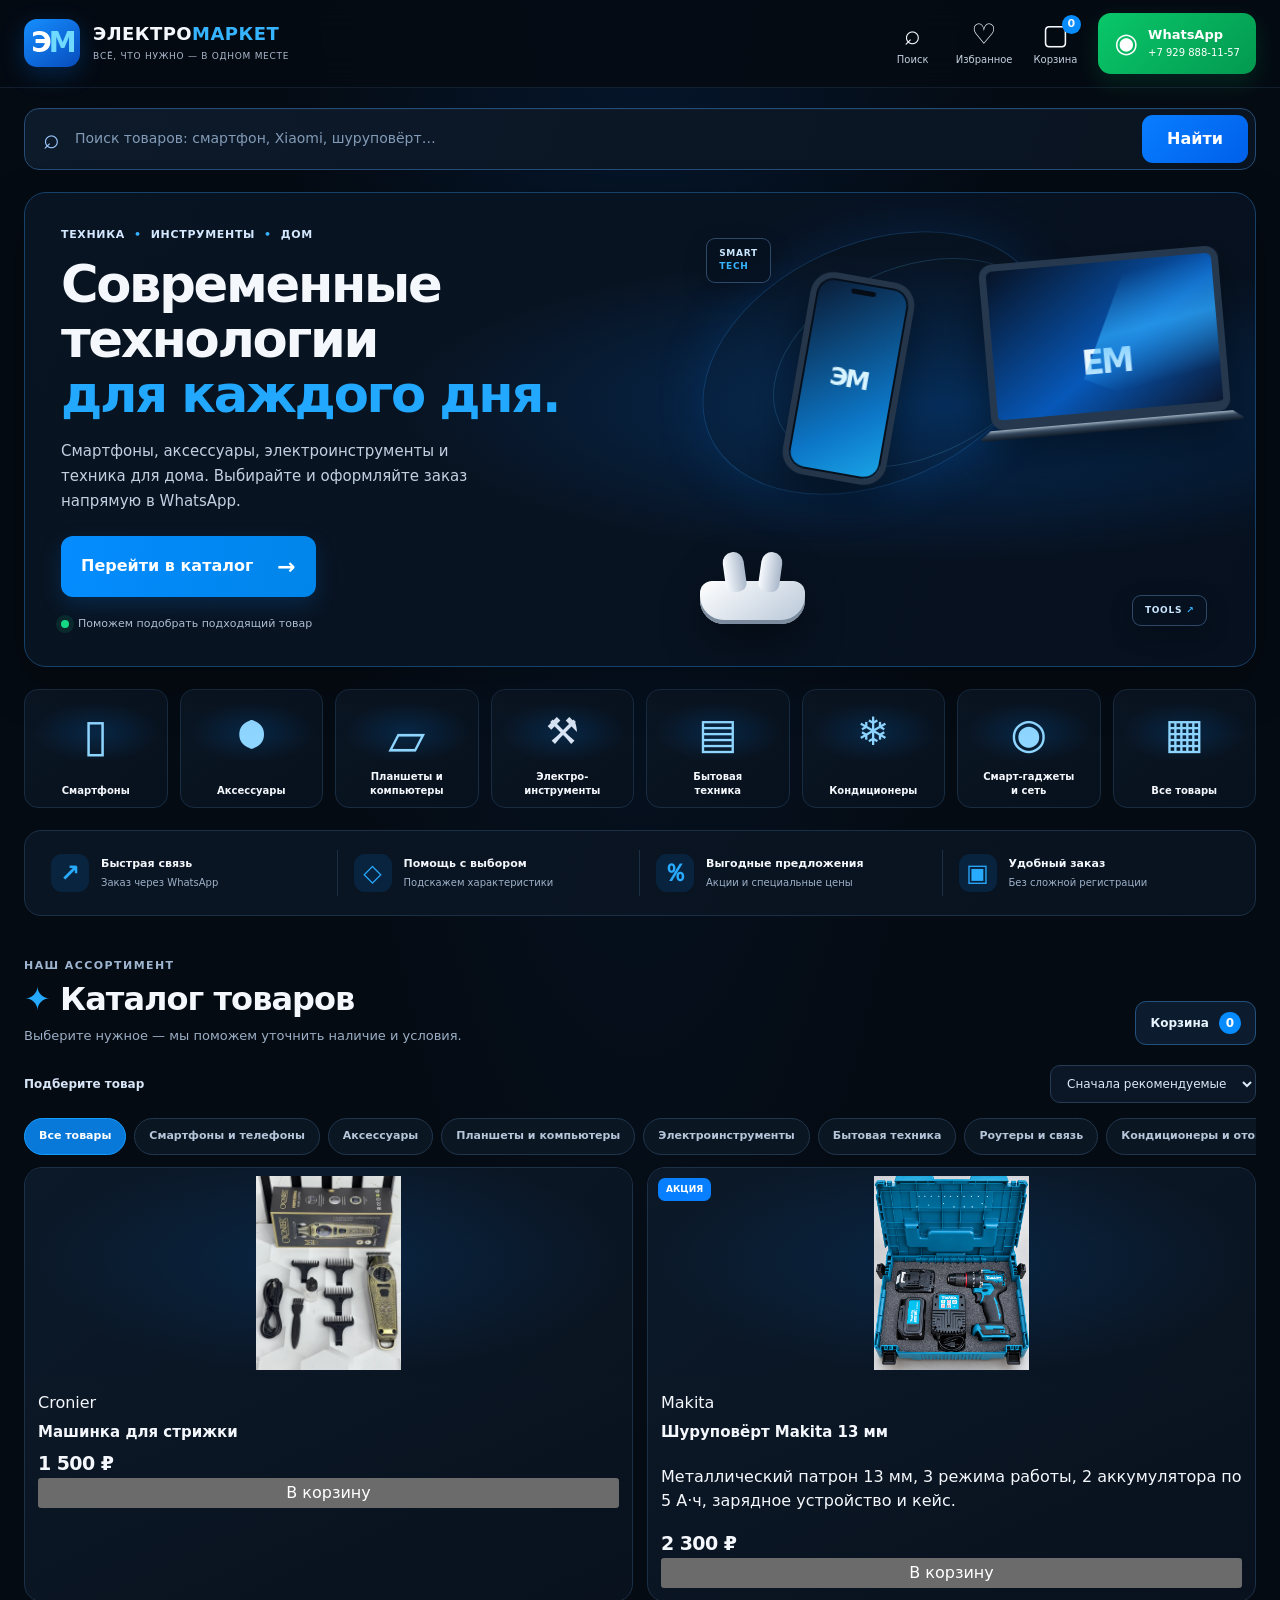
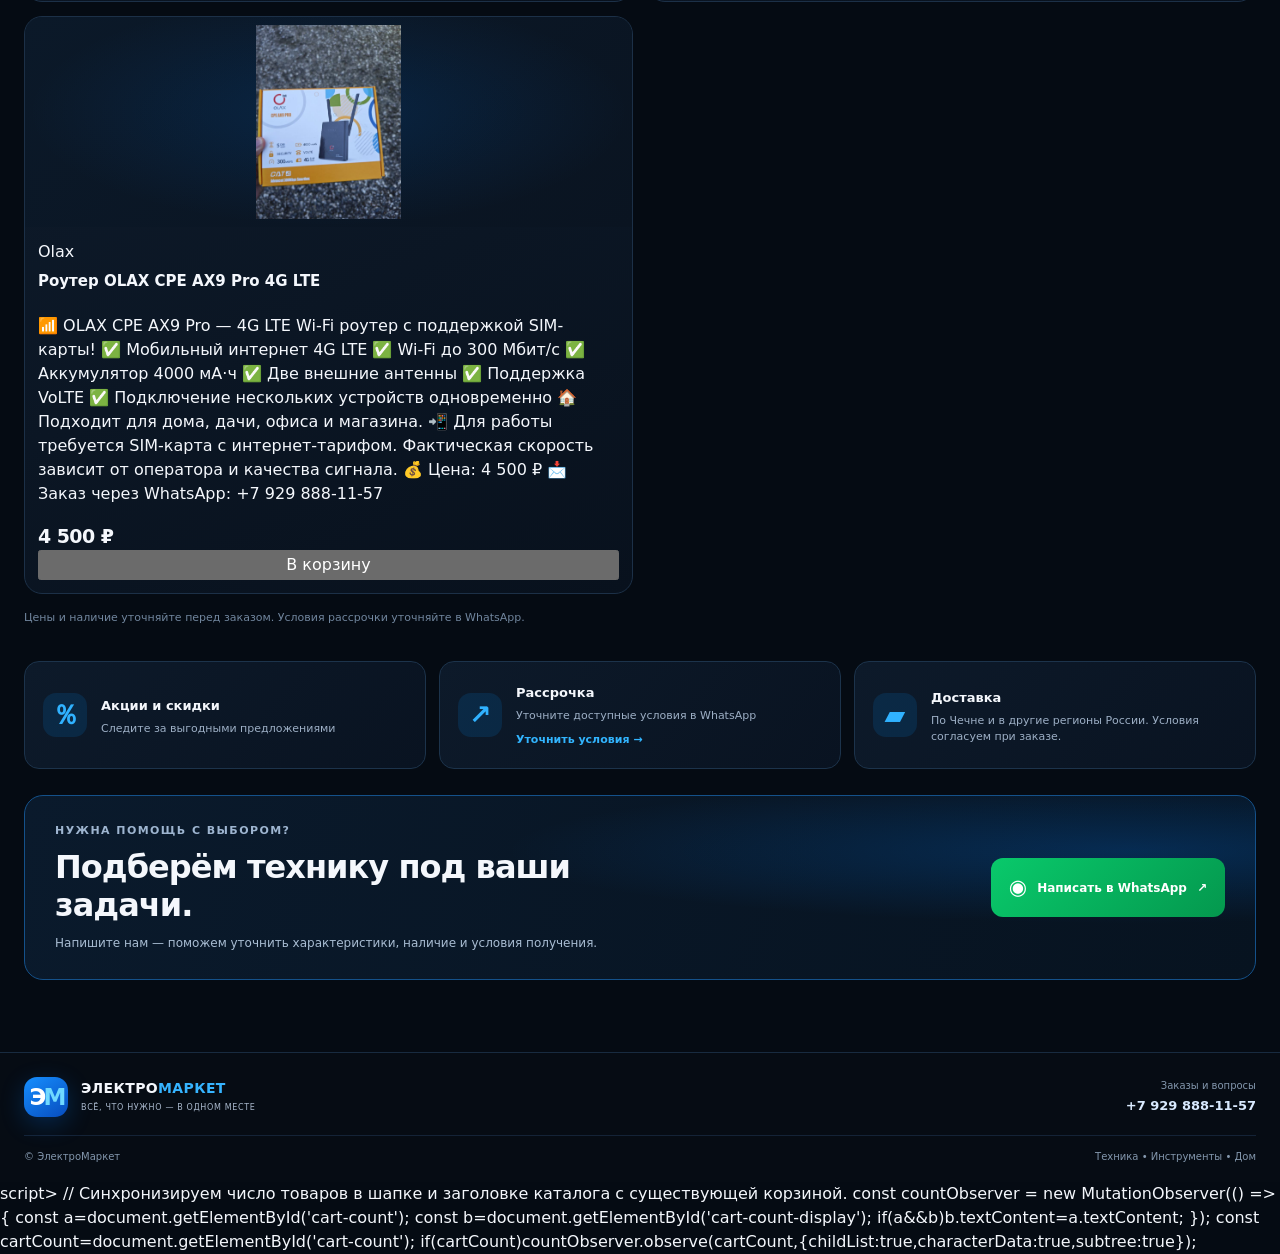
==== commit 8a4f9c33: "Update index.html" ====
--- a/index.html
+++ b/index.html
@@ -101,7 +101,7 @@
   <div id="cart-drawer" class="drawer-backdrop" hidden><section class="cart-drawer" role="dialog" aria-modal="true" aria-labelledby="cart-title"><div class="drawer-head"><div><p class="eyebrow">ВАШ ВЫБОР</p><h2 id="cart-title">Корзина</h2></div><button id="cart-close" class="icon-button" aria-label="Закрыть корзину">×</button></div><div id="cart-items" class="cart-items"></div><div id="cart-empty" class="cart-empty">Корзина пока пуста. Добавьте товары из каталога.</div><div class="cart-bottom"><div class="total-line"><span>Итого</span><strong id="cart-total">0 ₽</strong></div><label class="customer-field">Ваше имя <input id="customer-name" type="text" placeholder="Как к вам обращаться?"></label><label class="customer-field">Комментарий к заказу <textarea id="customer-note" rows="2" placeholder="Например, удобное время для связи"></textarea></label><button id="checkout" class="checkout-button" type="button">Оформить через WhatsApp <span>↗</span></button><small class="privacy-note">WhatsApp откроется с подготовленным сообщением. Заказ нужно отправить вручную.</small></div></section></div>
   <div id="toast" class="toast" role="status" aria-live="polite"></div>
   <script src="products.js"></script><script src="app.js"></script>
-  <script>
+  script>
     // Синхронизируем число товаров в шапке и заголовке каталога с существующей корзиной.
     const countObserver = new MutationObserver(() => { const a=document.getElementById('cart-count'); const b=document.getElementById('cart-count-display'); if(a&&b)b.textContent=a.textContent; });
     const cartCount=document.getElementById('cart-count'); if(cartCount)countObserver.observe(cartCount,{childList:true,characterData:true,subtree:true});
--- a/styles.css
+++ b/styles.css
@@ -1,66 +1,179 @@
-/* ElectroMarket — восстановленное тёмное оформление. Вставлять в styles.css вместо ошибочного JavaScript. */
-:root{color-scheme:dark;--bg:#090d14;--panel:#111827;--panel2:#172235;--ink:#f3f6fb;--muted:#9aa8ba;--line:#263449;--blue:#36a9ff;--blue2:#1675d1;--green:#25d366;--radius:18px;--shadow:0 16px 44px rgba(0,0,0,.28)}
-*{box-sizing:border-box}html{scroll-behavior:smooth;scroll-padding-top:90px}body{margin:0;background:radial-gradient(ellipse at 85% 5%,rgba(26,117,209,.13),transparent 35%),var(--bg);color:var(--ink);font-family:Inter,system-ui,-apple-system,BlinkMacSystemFont,"Segoe UI",sans-serif;line-height:1.55}body,button,input,select,textarea{font-family:Inter,system-ui,-apple-system,BlinkMacSystemFont,"Segoe UI",sans-serif}a{color:var(--blue)}button{cursor:pointer}button,input,select,textarea{font-size:inherit}button:focus-visible,a:focus-visible,input:focus-visible,select:focus-visible,textarea:focus-visible{outline:2px solid var(--blue);outline-offset:3px}img{max-width:100%}header{position:sticky;top:0;z-index:20;background:rgba(9,13,20,.92);backdrop-filter:blur(16px);border-bottom:1px solid var(--line)}header a{text-decoration:none}header>*,header .container{max-width:1200px;margin-left:auto;margin-right:auto}main,footer{width:min(1200px,calc(100% - 32px));margin-inline:auto}header{padding:14px 16px}header h1,header h2,header p{margin-top:0;margin-bottom:0}header button,.button,.btn,#cart-open,#checkout,.add-button{border:0;border-radius:13px;background:linear-gradient(135deg,var(--blue),var(--blue2));color:#fff;font-weight:750;padding:12px 18px;box-shadow:0 8px 22px rgba(22,117,209,.18)}
-/* Hero and sections */
-.hero,.hero-section,.em-hero{margin:28px auto 22px;padding:clamp(24px,5vw,58px);border:1px solid #24364c;border-radius:28px;background:radial-gradient(circle at 80% 30%,rgba(54,169,255,.23),transparent 34%),linear-gradient(135deg,#121d2c,#0c121d 70%);box-shadow:var(--shadow);overflow:hidden}.hero h1,.hero-section h1,.em-hero h1{font-size:clamp(2.4rem,8vw,5rem);line-height:1.02;letter-spacing:-.055em;max-width:850px;margin:12px 0 22px;font-weight:850}.hero h1 span,.hero-section h1 span,.em-hero h1 span{color:var(--blue)}.hero p,.hero-section p,.em-hero p{color:#bac6d5;font-size:clamp(1rem,2vw,1.2rem);max-width:700px}.eyebrow,.hero-kicker,.em-hero .eyebrow{color:#63c7ff;text-transform:uppercase;letter-spacing:.16em;font-weight:800;font-size:.8rem}.hero a,.hero-section a,.em-hero a{display:inline-flex;margin-top:14px;padding:13px 20px;border-radius:12px;background:var(--blue2);color:#fff;text-decoration:none;font-weight:800}
-section{margin-block:28px}h1,h2,h3{color:var(--ink);line-height:1.2}h2{font-size:clamp(1.55rem,4vw,2.3rem);letter-spacing:-.025em}p{color:#bdc8d6}small,.muted,.product-desc{color:var(--muted)}
-/* Feature/benefit cards */
-.benefits,.features,.advantages,.em-benefits{display:grid;grid-template-columns:repeat(3,minmax(0,1fr));gap:14px;margin:24px auto}.benefit,.feature,.advantage,.em-benefit{padding:18px;border:1px solid var(--line);border-radius:var(--radius);background:linear-gradient(145deg,var(--panel2),var(--panel));box-shadow:var(--shadow)}.benefit strong,.feature strong,.advantage strong{display:block;margin-bottom:5px;color:var(--ink)}
-/* Catalog */
-#categories,.categories,.category-list{display:flex;flex-wrap:wrap;gap:8px;margin:16px 0} .category-chip{background:#121d2c;color:#cbd8e8;border:1px solid #2a3b51;border-radius:999px;padding:9px 14px;font-weight:650}.category-chip.active,.category-chip:hover{background:var(--blue2);border-color:var(--blue);color:#fff}#search,.search input,input[type=search],#sort,select,textarea,input[type=text],input[type=tel]{width:100%;min-height:44px;background:#0e1622;color:var(--ink);border:1px solid #34465e;border-radius:12px;padding:10px 13px}#search::placeholder,input::placeholder,textarea::placeholder{color:#7e8da2}#sort{max-width:100%;margin-top:8px}#product-grid,.product-grid{display:grid;grid-template-columns:repeat(4,minmax(0,1fr));gap:16px;margin:20px 0}.product-card{min-width:0;overflow:hidden;border:1px solid #25354a;border-radius:19px;background:linear-gradient(160deg,#151f2d,#0f1621);box-shadow:0 12px 28px rgba(0,0,0,.18);transition:transform .18s,border-color .18s}.product-card:hover{transform:translateY(-3px);border-color:#397cb6}.product-visual{height:190px;position:relative;display:flex;align-items:center;justify-content:center;background:radial-gradient(circle at 50% 45%,rgba(54,169,255,.13),transparent 65%),#0c131d;padding:14px}.product-visual img{width:100%;height:100%;object-fit:contain}.product-placeholder{font-size:3rem}.product-badge{position:absolute;left:10px;top:10px;z-index:1;border-radius:7px;background:#dc3545;color:#fff;font-size:.72rem;font-weight:800;padding:5px 8px}.product-info{padding:15px}.product-category{font-size:.72rem;color:#68c7ff;font-weight:750}.product-info h3{font-size:1rem;margin:8px 0}.product-desc{font-size:.86rem;min-height:2.5em;margin:6px 0 16px}.product-bottom{display:flex;align-items:center;justify-content:space-between;gap:10px}.product-price{font-size:1.25rem;font-weight:850;color:#f6fbff}.add-button{width:42px;height:42px;padding:0;font-size:1.6rem;flex-shrink:0}.add-button:hover,#checkout:hover,#cart-open:hover{filter:brightness(1.12)}#empty-state{padding:22px;border:1px dashed #34465e;border-radius:14px;color:var(--muted)}
-/* Cart */
-#cart-drawer{position:fixed;inset:0;z-index:100;background:rgba(0,0,0,.68);backdrop-filter:blur(5px);padding:16px;overflow:auto}#cart-drawer[hidden],[hidden]{display:none!important}#cart-drawer>div,#cart-drawer .cart-panel,.cart-panel{width:min(560px,100%);margin:4vh auto;padding:22px;border:1px solid #30425a;border-radius:22px;background:#101925;box-shadow:var(--shadow)}#cart-close{float:right;border:1px solid var(--line);border-radius:10px;background:#1b293b;color:#fff;padding:8px 12px}.cart-row{display:flex;justify-content:space-between;gap:16px;padding:14px 0;border-bottom:1px solid var(--line)}.cart-row h3{font-size:1rem;margin:0 0 5px}.cart-row-price{text-align:right;font-weight:800}.quantity{display:flex;align-items:center;gap:12px;margin-top:8px}.quantity button{width:30px;height:30px;border:1px solid #34465e;border-radius:8px;background:#1a2a3d;color:#fff}.remove-item{background:transparent;color:#ff8585;border:0;padding:5px}.cart-total,.total{font-size:1.25rem;font-weight:850}#checkout{width:100%;margin-top:14px}#checkout:disabled{cursor:not-allowed}#toast{position:fixed;bottom:20px;left:50%;transform:translateX(-50%);z-index:200;background:#eaf6ff;color:#0a1726;padding:12px 18px;border-radius:12px;box-shadow:var(--shadow);opacity:0;pointer-events:none;transition:opacity .2s}#toast.show{opacity:1}
-/* Footer */
-footer{margin-top:48px;padding:28px 0 36px;border-top:1px solid var(--line);color:var(--muted)}footer a{color:#79caff}footer p{font-size:.92rem}
-@media(max-width:900px){#product-grid,.product-grid{grid-template-columns:repeat(3,minmax(0,1fr))}.benefits,.features,.advantages,.em-benefits{grid-template-columns:repeat(2,minmax(0,1fr))}.product-visual{height:170px}}
-@media(max-width:600px){main,footer{width:calc(100% - 24px)}header{padding:12px}.hero,.hero-section,.em-hero{margin-top:16px;padding:25px 20px;border-radius:22px}.hero h1,.hero-section h1,.em-hero h1{font-size:clamp(2.5rem,12vw,3.7rem)}#product-grid,.product-grid{grid-template-columns:repeat(2,minmax(0,1fr));gap:10px}.product-visual{height:135px;padding:10px}.product-info{padding:11px}.product-info h3{font-size:.92rem}.product-desc{font-size:.78rem;min-height:2.4em}.product-price{font-size:1.05rem}.add-button{width:36px;height:36px}.benefits,.features,.advantages,.em-benefits{grid-template-columns:1fr;gap:10px}.category-chip{font-size:.82rem;padding:8px 11px}section{margin-block:22px}}
-0 36px;border-top:1px solid var(--line);color:var(--muted)}footer a{color:#79caff}footer p{font-size:.92rem}
-@media(max-width:900px){#product-grid,.product-grid{grid-template-columns:repeat(3,minmax(0,1fr))}.benefits,.features,.advantages,.em-benefits{grid-template-columns:repeat(2,minmax(0,1fr))}.product-visual{height:170px}}
-@media(max-width:600px){main,foot
-/* Дополнительные правки к тёмной теме ElectroMarket. Добавить в самый конец styles.css. */
-:root{--bg:#080b10;--panel:#111720;--panel2:#171f2b;--ink:#f4f7fb;--muted:#a5afbd;--line:#263241;--blue:#48a9ff;--blue2:#176fd1;--radius:16px;--shadow:0 12px 30px rgba(0,0,0,.22)}
-body{background:#080b10;line-height:1.5}
-header{display:flex;align-items:center;justify-content:space-between;gap:14px;padding:12px 18px;min-height:76px}
-header>*{min-width:0}
-header a{overflow-wrap:anywhere}
-header a:first-child{font-weight:800}
-header p,header .tagline,header .subtitle{color:var(--muted);font-size:.9rem}
-main{width:min(1120px,calc(100% - 32px))}
-.hero,.hero-section,.em-hero{margin:18px auto 22px;padding:clamp(22px,4vw,44px);border-radius:22px;background:radial-gradient(ellipse at 82% 26%,rgba(39,132,218,.16),transparent 38%),linear-gradient(145deg,#121a25,#0b1018 72%);box-shadow:0 12px 32px rgba(0,0,0,.18)}
-.hero h1,.hero-section h1,.em-hero h1{font-size:clamp(2.15rem,7vw,4.3rem);line-height:1.04;letter-spacing:-.045em;margin:14px 0 18px;max-width:720px}
-.hero p,.hero-section p,.em-hero p{font-size:1.02rem;line-height:1.6;max-width:580px}
-.hero a,.hero-section a,.em-hero a{margin-top:12px;padding:12px 18px;border-radius:11px}
-section{margin-block:24px}
-#categories{gap:7px}
-.category-chip{padding:8px 12px;background:#121a25}
-#product-grid,.product-grid{gap:12px}
-.product-card{border-radius:15px;background:#111720;box-shadow:0 8px 20px rgba(0,0,0,.14)}
-.product-visual{background:#0c121a;height:170px}
-.product-info{padding:13px}
-.product-info h3{line-height:1.3}
-.product-price{color:#f5f8fc}
-.add-button,#checkout,#cart-open,.button,.btn{box-shadow:none}
-/* Compact the decorative words beneath the hero copy, when present. */
-.hero .hero-art,.hero-section .hero-art,.em-hero .hero-art{max-width:100%;}
-@media(max-width:600px){
-  header{padding:10px 12px;gap:8px;min-height:68px}
-  header p,header .tagline,header .subtitle{font-size:.78rem;line-height:1.35}
-  main{width:calc(100% - 24px)}
-  .hero,.hero-section,.em-hero{margin:12px auto 18px;padding:22px 18px;border-radius:18px}
-  .hero h1,.hero-section h1,.em-hero h1{font-size:clamp(2.05rem,9.5vw,3.05rem);line-height:1.06;margin:12px 0 16px}
-  .hero p,.hero-section p,.em-hero p{font-size:.98rem;margin:12px 0}
-  .hero a,.hero-section a,.em-hero a{width:100%;justify-content:center;text-align:center}
-  #product-grid,.product-grid{grid-template-columns:repeat(2,minmax(0,1fr));gap:9px}
-  .product-visual{height:125px;padding:8px}
-  .product-info{padding:10px}
-  .product-info h3{font-size:.9rem}
-  .product-desc{font-size:.76rem;line-height:1.4;min-height:0}
-  .product-price{font-size:1rem}
-  .category-chip{font-size:.78rem;padding:7px 10px}
-  .benefits,.features,.advantages,.em-benefits{grid-template-columns:1fr}
+:root{color-scheme:dark;--bg:#050b13;--panel:#0b1523;--panel2:#101d2d;--ink:#f4f7fc;--muted:#9baec5;--line:#1c3048;--blue:#078cff;--blue2:#36b4ff;--green:#08c96b;--radius:18px;--shadow:0 18px 48px rgba(0,0,0,.28)}
+*{box-sizing:border-box}html{scroll-behavior:smooth;scroll-padding-top:100px}body{margin:0;background:radial-gradient(ellipse at 50% -20%,rgba(0,115,255,.13),transparent 42%),var(--bg);color:var(--ink);font-family:Manrope,Inter,system-ui,-apple-system,"Segoe UI",sans-serif;line-height:1.5}a{color:inherit;text-decoration:none}button,input,select,textarea{font:inherit}button{cursor:pointer}button:focus-visible,a:focus-visible,input:focus-visible,select:focus-visible,textarea:focus-visible{outline:2px solid var(--blue2);outline-offset:3px}.site-header{position:sticky;top:0;z-index:30;background:rgba(5,11,19,.92);backdrop-filter:blur(18px);border-bottom:1px solid rgba(92,137,184,.16)}.header-inner{max-width:1280px;margin:auto;min-height:86px;padding:13px 24px;display:flex;align-items:center;justify-content:space-between;gap:24px}.brand{display:flex;align-items:center;gap:13px;min-width:0}.brand-mark{width:56px;height:48px;flex:0 0 56px;display:flex;align-items:center;justify-content:center;border-radius:13px;background:linear-gradient(145deg,#168fff,#074cbd);box-shadow:0 7px 24px rgba(0,125,255,.24);font-weight:800;font-size:28px;letter-spacing:-4px}.brand-mark span{color:white}.brand-mark i{font-style:normal;color:#70d9ff;margin-left:1px}.brand-copy{display:flex;flex-direction:column;min-width:0}.brand-copy strong{font-size:18px;letter-spacing:.025em;white-space:nowrap;line-height:1.2}.brand-copy strong span{color:var(--blue2)}.brand-copy small{margin-top:5px;font-size:9px;letter-spacing:.08em;color:#a9b8cc;white-space:nowrap}.header-actions{display:flex;align-items:center;gap:20px}.header-action{position:relative;border:0;background:none;color:var(--ink);display:flex;flex-direction:column;align-items:center;justify-content:center;gap:1px;padding:3px 0;min-width:46px}.action-icon{font-size:28px;line-height:1.1;position:relative}.action-icon b{position:absolute;top:-5px;right:-12px;min-width:19px;height:19px;padding:0 4px;display:grid;place-items:center;border-radius:20px;background:var(--blue);font-size:11px;font-weight:800}.header-action small{font-size:10px;color:#c4d0df}.header-wa{display:flex;align-items:center;gap:10px;padding:10px 16px;border-radius:13px;background:linear-gradient(135deg,#09c76a,#03994f);color:white;box-shadow:0 8px 24px rgba(0,201,105,.16);white-space:nowrap}.wa-symbol{font-size:27px}.header-wa span:last-child{display:flex;flex-direction:column;line-height:1.2}.header-wa strong{font-size:13px}.header-wa small{font-size:10px;margin-top:4px}.page-shell{max-width:1280px;margin:0 auto;padding:20px 24px 44px}.search-row{margin:0 0 22px}.search-box{display:flex;align-items:center;gap:13px;width:100%;min-height:58px;border:1px solid #244c76;border-radius:15px;background:linear-gradient(110deg,#0d1a2a,#0a1421);padding:6px 7px 6px 18px;box-shadow:inset 0 1px rgba(255,255,255,.025)}.search-icon{font-size:28px;color:#9dc8ff}.search-box input{min-width:0;flex:1;border:0;outline:0;background:transparent;color:var(--ink);font-size:14px}.search-box input::placeholder{color:#839bb7}.search-submit{border:0;border-radius:11px;padding:12px 25px;background:linear-gradient(135deg,#087dff,#0060e9);color:#fff;font-weight:800}.hero{position:relative;isolation:isolate;min-height:360px;overflow:hidden;display:grid;grid-template-columns:1.03fr .97fr;align-items:center;border:1px solid #16416a;border-radius:22px;background:radial-gradient(ellipse at 75% 45%,rgba(0,124,255,.26),transparent 42%),linear-gradient(112deg,#091523 0%,#081322 53%,#06101e 100%);box-shadow:var(--shadow)}.hero:after{content:"";position:absolute;inset:0;z-index:-1;background:linear-gradient(90deg,rgba(5,12,21,.12),transparent 65%)}.hero-copy{padding:34px 10px 34px 36px;position:relative;z-index:3}.eyebrow{margin:0 0 14px;color:#9eb5d0;font-size:11px;letter-spacing:.13em;font-weight:800}.hero .eyebrow{display:flex;flex-wrap:wrap;align-items:center;gap:9px;color:#d3e7ff;letter-spacing:.06em}.hero .eyebrow i{color:var(--blue2);font-style:normal}.hero h1{font-size:clamp(32px,4vw,54px);line-height:1.07;letter-spacing:-.045em;margin:0;max-width:590px;font-weight:800}.hero h1 span{display:block;color:#22a8ff}.hero-text{max-width:440px;color:#c2d0e2;font-size:15px;line-height:1.65;margin:18px 0 22px}.primary-btn{display:inline-flex;align-items:center;gap:24px;padding:14px 20px;border-radius:12px;background:linear-gradient(100deg,#058cff,#0085e9);color:#fff;font-weight:800;box-shadow:0 8px 22px rgba(0,137,255,.18);transition:transform .2s,filter .2s}.primary-btn:hover{transform:translateY(-2px);filter:brightness(1.08)}.primary-btn b{font-size:22px}.hero-note{display:flex;align-items:center;gap:9px;margin-top:19px;font-size:11px;color:#aebed2}.pulse{width:8px;height:8px;border-radius:50%;background:#16d985;box-shadow:0 0 0 5px rgba(22,217,133,.11)}.hero-art{position:relative;min-height:340px;height:100%;overflow:hidden}.hero-orbit{position:absolute;border:1px solid rgba(50,160,255,.22);border-radius:50%;transform:rotate(-24deg)}.orbit-one{width:360px;height:240px;top:50px;left:6%;box-shadow:0 0 55px rgba(0,117,255,.14)}.orbit-two{width:290px;height:190px;top:75px;left:18%;border-color:rgba(93,198,255,.18)}.hero-device{position:absolute;filter:drop-shadow(0 18px 20px rgba(0,0,0,.42))}.laptop{width:240px;right:5%;top:62px;transform:rotate(-5deg)}.laptop-screen{height:166px;border:7px solid #26384d;border-bottom-width:10px;border-radius:13px;background:linear-gradient(145deg,#071326,#0758b9 58%,#0b1830);position:relative;overflow:hidden;display:grid;place-items:center}.laptop-screen:before{content:"";position:absolute;width:170px;height:190px;right:-65px;top:-30px;background:linear-gradient(145deg,transparent 25%,rgba(50,177,255,.65),transparent 70%);transform:rotate(25deg)}.laptop-screen span{font-weight:800;font-size:33px;color:#e8f7ff;letter-spacing:-3px}.laptop-base{height:10px;width:270px;margin-left:-15px;background:linear-gradient(#9caebf,#35485d 40%,#101b29);clip-path:polygon(5% 0,95% 0,100% 100%,0 100%);border-radius:0 0 8px 8px}.phone{width:105px;height:205px;left:23%;top:83px;border:6px solid #26364a;border-radius:23px;background:linear-gradient(145deg,#0b1b34,#0c76c6 70%,#1aa5e8);transform:rotate(10deg);display:grid;place-items:center;box-shadow:inset 0 0 0 2px #06101c}.phone-camera{position:absolute;top:7px;width:25px;height:5px;border-radius:5px;background:#050c16}.phone-mark{font-size:25px;font-weight:800;letter-spacing:-3px;color:#d8f4ff}.buds{left:7%;bottom:42px;width:105px;height:72px}.bud-case{position:absolute;bottom:0;left:0;width:105px;height:43px;border-radius:12px 12px 24px 24px;background:linear-gradient(145deg,#fff,#b7c6d7);box-shadow:inset 0 -4px 0 #7c8b9d}.bud-left,.bud-right{position:absolute;top:0;width:21px;height:40px;background:linear-gradient(90deg,#f8fbff,#a9b7c9);border-radius:13px 13px 10px 10px}.bud-left{left:24px;transform:rotate(-8deg)}.bud-right{right:24px;transform:rotate(8deg)}.hero-floating-tag{position:absolute;z-index:4;padding:8px 12px;border:1px solid rgba(132,190,255,.32);border-radius:9px;background:rgba(7,18,32,.82);box-shadow:0 8px 25px rgba(0,0,0,.2);font-size:9px;letter-spacing:.08em;font-weight:800;color:#cbe8ff}.hero-floating-tag b{color:var(--blue2)}.tag-smart{left:8%;top:45px}.tag-tools{right:8%;bottom:40px}.category-shortcuts{display:grid;grid-template-columns:repeat(8,minmax(0,1fr));gap:12px;margin:22px 0}.shortcut{min-width:0;min-height:118px;padding:12px 7px 10px;display:flex;flex-direction:column;align-items:center;justify-content:space-between;gap:8px;text-align:center;border:1px solid #182c42;border-radius:14px;background:linear-gradient(145deg,#0b1624,#07111d);transition:border-color .2s,transform .2s}.shortcut:hover{border-color:#167dc9;transform:translateY(-2px)}.shortcut-art{height:60px;width:100%;display:grid;place-items:center;font-size:37px;font-weight:800;background:radial-gradient(ellipse,rgba(0,137,255,.17),transparent 70%);color:#8ed5ff}.art-phone{font-size:45px}.art-buds{letter-spacing:-10px;padding-right:9px}.art-laptop{font-size:48px}.art-tools{color:#d8e4f3}.art-home{font-size:42px}.art-cool{font-size:39px}.art-watch{font-size:42px}.art-all{font-size:42px}.shortcut b{font-size:10px;line-height:1.35;font-weight:700}.benefit-strip{display:grid;grid-template-columns:repeat(4,minmax(0,1fr));border:1px solid #1b3047;border-radius:17px;background:linear-gradient(110deg,#0a1523,#091320);margin:0 0 42px;padding:19px 10px}.benefit{display:flex;align-items:center;gap:12px;padding:4px 16px;border-right:1px solid #1c3045;min-width:0}.benefit:last-child{border-right:0}.benefit-icon{flex:0 0 38px;width:38px;height:38px;border-radius:11px;background:rgba(0,139,255,.13);display:grid;place-items:center;color:#28aaff;font-size:24px;font-weight:800}.benefit span:last-child{min-width:0;display:flex;flex-direction:column}.benefit b{font-size:11px;line-height:1.4}.benefit small{font-size:10px;color:#9eb1c8;margin-top:4px;line-height:1.4}.catalog-section{scroll-margin-top:105px}.section-heading{display:flex;align-items:end;justify-content:space-between;gap:20px;margin-bottom:20px}.section-heading .eyebrow{margin-bottom:5px}.section-heading h2,.order-banner h2{margin:0;font-size:clamp(24px,3vw,32px);line-height:1.2;letter-spacing:-.03em}.heading-flame{color:#25aaff}.muted{margin:8px 0 0;color:var(--muted);font-size:13px}.cart-button{border:1px solid #22517e;background:#0c1c2e;color:#e8f5ff;border-radius:11px;padding:10px 14px;font-size:12px;font-weight:800;white-space:nowrap}.cart-count-small{display:inline-grid;place-items:center;min-width:22px;height:22px;padding:0 5px;margin-left:6px;border-radius:20px;background:var(--blue);color:white}.catalog-tools{display:flex;justify-content:space-between;align-items:center;gap:14px;margin:15px 0 13px}.catalog-tools-label{font-size:12px;font-weight:800;color:#d7e5f7}.catalog-tools select{max-width:100%;border:1px solid #243b54;background:#0b1726;color:#dbe8f6;border-radius:10px;padding:10px 12px;font-size:12px}.category-list{display:flex;gap:8px;overflow-x:auto;padding:2px 0 12px;scrollbar-width:thin;scrollbar-color:#2b5278 transparent}.category-chip{flex:0 0 auto;border:1px solid #21364d;border-radius:999px;background:#0b1623;color:#b5c6d9;padding:9px 14px;font-size:11px;font-weight:700;transition:background .2s,border-color .2s}.category-chip.active,.category-chip:hover{background:#0879d8;border-color:#159cff;color:white}.product-grid{display:grid;grid-template-columns:repeat(4,minmax(0,1fr));gap:14px}.product-card{min-width:0;overflow:hidden;position:relative;border:1px solid #1c3047;border-radius:16px;background:linear-gradient(155deg,#0e1b2b,#08111d);display:flex;flex-direction:column;transition:transform .2s,border-color .2s,box-shadow .2s}.product-card:hover{transform:translateY(-3px);border-color:#24649a;box-shadow:0 12px 30px rgba(0,0,0,.22)}.product-visual{height:190px;position:relative;display:grid;place-items:center;overflow:hidden;background:radial-gradient(ellipse at 50% 45%,rgba(0,127,255,.14),transparent 70%),linear-gradient(140deg,#0b1929,#0a1421)}.product-visual img{width:100%;height:100%;object-fit:contain;padding:12px;position:relative;z-index:1}.product-placeholder{display:grid;place-items:center;font-size:65px;color:#a5c9ed;width:100%;height:100%;background:radial-gradient(ellipse,rgba(0,137,255,.14),transparent 65%)}.product-badge{position:absolute;z-index:3;top:10px;left:10px;border-radius:7px;padding:5px 8px;background:#087fff;color:white;font-size:9px;font-weight:800}.product-info{padding:12px;display:flex;flex-direction:column;flex:1}.product-category{font-size:9px;color:#7fa8d1;font-weight:800;letter-spacing:.02em}.product-info h3{font-size:13px;line-height:1.35;margin:7px 0 5px;font-weight:800}.product-desc{font-size:10px;color:#9dafc5;line-height:1.5;margin:0 0 12px;min-height:30px}.product-bottom{margin-top:auto;display:flex;align-items:center;justify-content:space-between;gap:8px}.product-price{font-size:18px;font-weight:800;letter-spacing:-.03em;white-space:nowrap}.add-button{flex:0 0 38px;width:38px;height:38px;border:0;border-radius:11px;background:linear-gradient(145deg,#078cff,#0062db);color:white;font-size:27px;line-height:1;box-shadow:0 6px 14px rgba(0,115,255,.17)}.add-button:active{transform:scale(.96)}.empty-state{padding:28px;text-align:center;color:var(--muted);border:1px dashed #29415a;border-radius:14px}.catalog-disclaimer{font-size:11px;color:#71869e;margin:16px 0 34px}.service-banners{display:grid;grid-template-columns:repeat(3,minmax(0,1fr));gap:13px;margin:0 0 26px}.service-card{display:flex;align-items:center;gap:14px;min-width:0;padding:18px;border:1px solid #1c334b;border-radius:15px;background:linear-gradient(130deg,#0d1a2a,#091321)}.service-symbol{flex:0 0 44px;width:44px;height:44px;display:grid;place-items:center;border-radius:13px;background:rgba(0,145,255,.13);color:#30b2ff;font-size:27px;font-weight:800}.service-card b{font-size:13px}.service-card p{font-size:11px;color:#9dafc5;line-height:1.5;margin:4px 0 0}.service-card a{display:inline-block;margin-top:8px;color:#32b5ff;font-size:11px;font-weight:800}.order-banner{display:flex;align-items:center;justify-content:space-between;gap:24px;padding:27px 30px;border:1px solid #14518a;border-radius:19px;background:radial-gradient(ellipse at 90% 30%,rgba(0,127,255,.22),transparent 40%),linear-gradient(110deg,#0a1a2c,#071320);margin:0 0 28px}.order-banner .eyebrow{margin-bottom:8px}.order-banner h2{max-width:620px}.order-banner p:not(.eyebrow){font-size:12px;color:#a9bdd3;margin:9px 0 0;max-width:600px}.wa-large{display:flex;align-items:center;justify-content:center;gap:10px;padding:14px 18px;border-radius:12px;background:linear-gradient(135deg,#09c96b,#04984e);color:white;font-size:12px;font-weight:800;white-space:nowrap}.wa-large span{font-size:21px}.site-footer{border-top:1px solid #182b40;background:#060c14;padding:24px max(24px,calc((100vw - 1232px)/2)) 18px}.footer-main,.footer-bottom{display:flex;align-items:center;justify-content:space-between;gap:18px}.footer-brand .brand-mark{width:44px;height:40px;flex-basis:44px;font-size:23px}.footer-brand .brand-copy strong{font-size:14px}.footer-brand .brand-copy small{font-size:8px}.footer-contact{display:flex;flex-direction:column;align-items:flex-end;gap:3px}.footer-contact span,.footer-bottom small{font-size:10px;color:#8397ad}.footer-contact a{font-size:13px;font-weight:800;color:#d9eaff}.footer-bottom{border-top:1px solid #142337;margin-top:18px;padding-top:13px}.drawer-backdrop{position:fixed;inset:0;z-index:100;background:rgba(0,4,10,.74);backdrop-filter:blur(5px);display:flex;justify-content:flex-end}.drawer-backdrop[hidden]{display:none!important}.cart-drawer{height:100%;width:min(470px,100%);overflow:auto;background:#091421;border-left:1px solid #24405d;padding:22px;box-shadow:-20px 0 60px rgba(0,0,0,.3)}.drawer-head{display:flex;align-items:center;justify-content:space-between;border-bottom:1px solid #20344a;padding-bottom:15px}.drawer-head .eyebrow{margin-bottom:3px}.drawer-head h2{font-size:25px;margin:0}.icon-button{width:38px;height:38px;border:1px solid #29425d;border-radius:11px;background:#101e2d;color:#e9f3ff;font-size:26px}.cart-items{padding:10px 0}.cart-row{display:flex;justify-content:space-between;gap:15px;padding:15px 0;border-bottom:1px solid #1a2b3e}.cart-row h3{font-size:13px;margin:0 0 4px}.cart-row small{font-size:11px;color:#95abc2}.quantity{display:flex;align-items:center;gap:12px;margin-top:9px}.quantity button{width:28px;height:28px;border:1px solid #294966;border-radius:8px;background:#102338;color:#eaf5ff}.cart-row-price{text-align:right;font-size:12px;font-weight:800;white-space:nowrap}.remove-item{border:0;background:none;color:#ff8e9a;font-size:10px;margin-top:8px}.cart-empty{padding:20px 0;color:#95abc2;font-size:13px}.cart-bottom{border-top:1px solid #20344a;padding-top:16px}.total-line{display:flex;align-items:center;justify-content:space-between;font-size:14px;margin-bottom:15px}.total-line strong{font-size:23px}.customer-field{display:flex;flex-direction:column;gap:7px;margin:13px 0;color:#c3d4e7;font-size:11px;font-weight:700}.customer-field input,.customer-field textarea{width:100%;border:1px solid #2a4058;border-radius:10px;background:#0c1b2b;color:#f4f8ff;padding:11px;resize:vertical}.checkout-button{width:100%;border:0;border-radius:11px;padding:14px;background:linear-gradient(120deg,#08c96b,#009e51);color:white;font-weight:800}.checkout-button:disabled{cursor:not-allowed}.privacy-note{display:block;margin-top:10px;color:#758ba3;font-size:10px;line-height:1.5}.toast{position:fixed;z-index:150;left:50%;bottom:24px;transform:translate(-50%,20px);opacity:0;pointer-events:none;padding:12px 18px;border:1px solid #2c5278;border-radius:12px;background:#10243a;color:#f5faff;font-size:12px;box-shadow:var(--shadow);transition:opacity .2s,transform .2s}.toast.show{opacity:1;transform:translate(-50%,0)}
+@media(min-width:1400px){.hero{min-height:390px}.hero-art{min-height:390px}.product-visual{height:210px}}
+@media(max-width:1000px){.header-inner{padding:12px 18px;gap:14px}.header-actions{gap:12px}.favorites-link{display:none}.page-shell{padding:18px}.hero{grid-template-columns:1fr .8fr;min-height:340px}.hero-copy{padding-left:27px}.hero h1{font-size:clamp(32px,5vw,46px)}.hero-art{min-height:320px}.laptop{width:205px;right:2%;top:72px}.laptop-screen{height:145px}.laptop-base{width:230px}.phone{left:14%;top:91px;width:90px;height:175px}.buds{left:2%;bottom:40px;transform:scale(.85)}.category-shortcuts{gap:8px}.shortcut{min-height:110px}.benefit{padding:4px 10px;gap:9px}.benefit-icon{width:33px;height:33px;flex-basis:33px}.product-grid{grid-template-columns:repeat(3,minmax(0,1fr))}.product-visual{height:175px}}
+@media(max-width:700px){html{scroll-padding-top:82px}.site-header{position:relative}.header-inner{min-height:72px;padding:10px 14px;align-items:center;gap:10px}.brand{gap:9px;flex:1}.brand-mark{width:42px;height:40px;flex-basis:42px;border-radius:10px;font-size:23px}.brand-copy strong{font-size:13px;letter-spacing:0}.brand-copy small{font-size:7px;letter-spacing:.02em;margin-top:3px}.header-actions{gap:9px}.header-action{min-width:30px}.header-action .action-icon{font-size:23px}.header-action small{display:none}.cart-top{display:flex}.header-wa{padding:9px 10px;border-radius:10px;gap:0}.header-wa .wa-symbol{display:none}.header-wa strong{font-size:11px}.header-wa small{font-size:8px}.page-shell{padding:13px 13px 30px}.search-row{margin-bottom:13px}.search-box{min-height:49px;padding-left:12px;gap:8px}.search-box input{font-size:12px}.search-submit{padding:10px 13px;font-size:11px}.search-icon{font-size:23px}.hero{display:block;min-height:0;border-radius:17px}.hero-copy{padding:22px 19px 17px}.hero .eyebrow{gap:6px;font-size:9px;margin-bottom:12px}.hero h1{font-size:clamp(30px,8vw,40px);line-height:1.08;max-width:100%}.hero-text{font-size:12px;line-height:1.6;margin:13px 0 16px;max-width:100%}.primary-btn{padding:12px 15px;gap:20px;font-size:12px}.primary-btn b{font-size:19px}.hero-note{font-size:10px;margin-top:14px}.hero-art{min-height:180px;height:180px;margin:0 8px 5px}.orbit-one{width:250px;height:150px;top:12px;left:15%}.orbit-two{width:190px;height:125px;top:27px;left:27%}.laptop{width:160px;right:4%;top:27px}.laptop-screen{height:105px;border-width:5px;border-bottom-width:7px;border-radius:9px}.laptop-base{width:178px;height:7px;margin-left:-9px}.laptop-screen span{font-size:22px}.phone{width:65px;height:132px;left:21%;top:37px;border-width:4px;border-radius:16px}.phone-camera{top:5px;width:18px;height:4px}.phone-mark{font-size:16px}.buds{left:7%;bottom:19px;transform:scale(.62);transform-origin:bottom left}.hero-floating-tag{font-size:7px;padding:6px 8px}.tag-smart{left:7%;top:14px}.tag-tools{right:5%;bottom:16px}.category-shortcuts{grid-template-columns:repeat(4,minmax(0,1fr));gap:8px;margin:13px 0}.shortcut{min-height:100px;padding:8px 4px;border-radius:12px;gap:4px}.shortcut-art{height:48px;font-size:30px}.art-phone{font-size:37px}.art-laptop{font-size:39px}.art-home{font-size:35px}.art-cool{font-size:32px}.art-watch,.art-all{font-size:34px}.shortcut b{font-size:9px}.benefit-strip{grid-template-columns:repeat(2,minmax(0,1fr));padding:9px;margin-bottom:30px}.benefit{padding:10px 7px;border-right:0;gap:8px}.benefit:nth-child(odd){border-right:1px solid #1c3045}.benefit:nth-child(-n+2){border-bottom:1px solid #1c3045}.benefit-icon{flex-basis:31px;width:31px;height:31px;font-size:19px;border-radius:9px}.benefit b{font-size:10px}.benefit small{font-size:9px}.section-heading{align-items:center;gap:8px;margin-bottom:13px}.section-heading h2{font-size:23px}.section-heading .eyebrow{font-size:9px}.muted{font-size:11px;line-height:1.45;max-width:280px}.cart-button{padding:8px 9px;font-size:10px}.cart-count-small{min-width:18px;height:18px;margin-left:2px;font-size:10px}.catalog-tools{margin:10px 0;gap:8px}.catalog-tools-label{font-size:10px}.catalog-tools select{padding:8px;font-size:10px;max-width:65%}.category-list{gap:6px;padding-bottom:10px}.category-chip{font-size:10px;padding:8px 11px}.product-grid{grid-template-columns:repeat(2,minmax(0,1fr));gap:9px}.product-card{border-radius:13px}.product-visual{height:145px}.product-visual img{padding:8px}.product-placeholder{font-size:47px}.product-badge{top:7px;left:7px;font-size:8px;padding:4px 6px}.product-info{padding:9px}.product-category{font-size:8px}.product-info h3{font-size:11px;margin:6px 0 4px}.product-desc{font-size:9px;min-height:28px;margin-bottom:9px}.product-price{font-size:15px}.add-button{width:32px;height:32px;flex-basis:32px;border-radius:9px;font-size:23px}.catalog-disclaimer{font-size:10px;line-height:1.5;margin:12px 0 24px}.service-banners{grid-template-columns:1fr;gap:8px;margin-bottom:18px}.service-card{padding:13px;border-radius:13px;gap:12px}.service-symbol{width:38px;height:38px;flex-basis:38px;font-size:23px}.service-card b{font-size:12px}.service-card p{font-size:10px}.order-banner{display:block;padding:20px 17px;border-radius:15px;margin-bottom:20px}.order-banner h2{font-size:23px}.order-banner p:not(.eyebrow){font-size:11px;line-height:1.55}.wa-large{margin-top:16px;width:100%;padding:13px 12px;font-size:11px}.footer-main{align-items:flex-start}.footer-brand .brand-mark{width:37px;height:35px;flex-basis:37px;font-size:20px}.footer-brand .brand-copy strong{font-size:11px}.footer-brand .brand-copy small{font-size:6px;white-space:normal}.footer-contact span{font-size:9px}.footer-contact a{font-size:11px}.site-footer{padding:19px 14px 14px}.footer-bottom{margin-top:14px;padding-top:10px}.footer-bottom small{font-size:9px}.cart-drawer{padding:17px}.toast{width:calc(100% - 30px);text-align:center;bottom:15px}}
+@media(max-width:380px){.brand-copy strong{font-size:11px}.brand-copy small{font-size:6px}.header-actions{gap:6px}.header-wa{padding:8px}.header-wa strong{font-size:10px}.hero-copy{padding-left:15px;padding-right:15px}.hero h1{font-size:29px}.hero .eyebrow{font-size:8px}.product-visual{height:125px}.product-price{font-size:14px}}
+
+/* ELECTROMARKET — FIX CATALOG CARDS */
+#product-grid,
+.product-grid {
+  display: grid;
+  grid-template-columns: repeat(2, minmax(0, 1fr));
+  align-items: stretch;
+  gap: 14px;
 }
-tion .hero-art,.em-hero .hero-art{max-width:100%;}
-@media(max-width:600px){
-  header{padding:10px 12px;gap:8px;min-height:68px}
-  header p,header .tagline,header .subtitle{font-size:.78rem;line-height:1.35}
-  main{width:calc(100% - 24px)+
+.product-card {
+  min-width: 0;
+  height: 100%;
+  display: flex;
+  flex-direction: column;
+  overflow: hidden;
+  border-radius: 18px;
+}
+
+.product-visual {
+  height: 180px;
+  flex: 0 0 180px;
+  overflow: hidden;
+}
+
+.product-visual img {
+  width: 100%;
+  height: 100%;
+  object-fit: contain;
+  padding: 10px;
+}
+
+.product-info {
+  flex: 1;
+  min-width: 0;
+  display: flex;
+  flex-direction: column;
+  padding: 13px;
+}
+
+.product-category {
+  line-height: 1.4;
+  overflow-wrap: anywhere;
+}
+
+.product-info h3 {
+  font-size: 15px;
+  line-height: 1.35;
+  margin: 7px 0;
+  overflow-wrap: anywhere;
+}
+
+.product-desc {
+  display: -webkit-box;
+  -webkit-box-orient: vertical;
+  -webkit-line-clamp: 3;
+  overflow: hidden;
+  min-height: 0;
+  max-height: 4.5em;
+  margin: 0 0 14px;
+  font-size: 12px;
+  line-height: 1.5;
+  overflow-wrap: anywhere;
+}
+
+.product-bottom {
+  margin-top: auto;
+  display: flex;
+  align-items: center;
+  justify-content: space-between;
+  gap: 8px;
+  padding-top: 10px;
+}
+
+.product-price {
+  font-size: 19px;
+  font-weight: 800;
+  white-space: nowrap;
+}
+
+.add-button {
+  flex-shrink: 0;
+}
+
+/* Телефоны: карточки на всю ширину */
+@media (max-width: 560px) {
+  #product-grid,
+  .product-grid {
+    grid-template-columns: minmax(0, 1fr);
+    gap: 14px;
+  }
+
+  .product-card {
+    border-radius: 17px;
+  }
+
+  .product-visual {
+    height: 210px;
+    flex-basis: 210px;
+  }
+
+  .product-info {
+    padding: 14px;
+  }
+
+  .product-info h3 {
+    font-size: 17px;
+  }
+
+  .product-desc {
+    font-size: 13px;
+    line-height: 1.5;
+    -webkit-line-clamp: 3;
+    max-height: 4.5em;
+  }
+
+  .product-price {
+    font-size: 21px;
+  }
+
+  .add-button {
+    width: 48px;
+    height: 48px;
+    flex-basis: 48px;
+    border-radius: 13px;
+  }
+
+  .category-list,
+  #categories {
+    max-width: 100%;
+    overflow-x: auto;
+    flex-wrap: nowrap;
+    scrollbar-width: thin;
+  }
+}
+
+/* Исправление отображения фотографий товаров */
+.product-visual {
+  height: 190px;
+  min-height: 190px;
+  flex: 0 0 190px;
+  display: flex;
+  align-items: center;
+  justify-content: center;
+  overflow: hidden;
+}
+
+.product-visual img {
+  display: block;
+  width: 100%;
+  height: 100%;
+  padding: 8px;
+  object-fit: contain;
+  object-position: center;
+}
+
+/* Телефоны */
+@media (max-width: 600px) {
+  .product-visual {
+    height: 170px;
+    min-height: 170px;
+    flex-basis: 170px;
+  }
+}
+
+/* Компьютеры */
+@media (min-width: 601px) {
+  .product-visual {
+    height: 210px;
+    min-height: 210px;
+    flex-basis: 210px;
+  }
+}
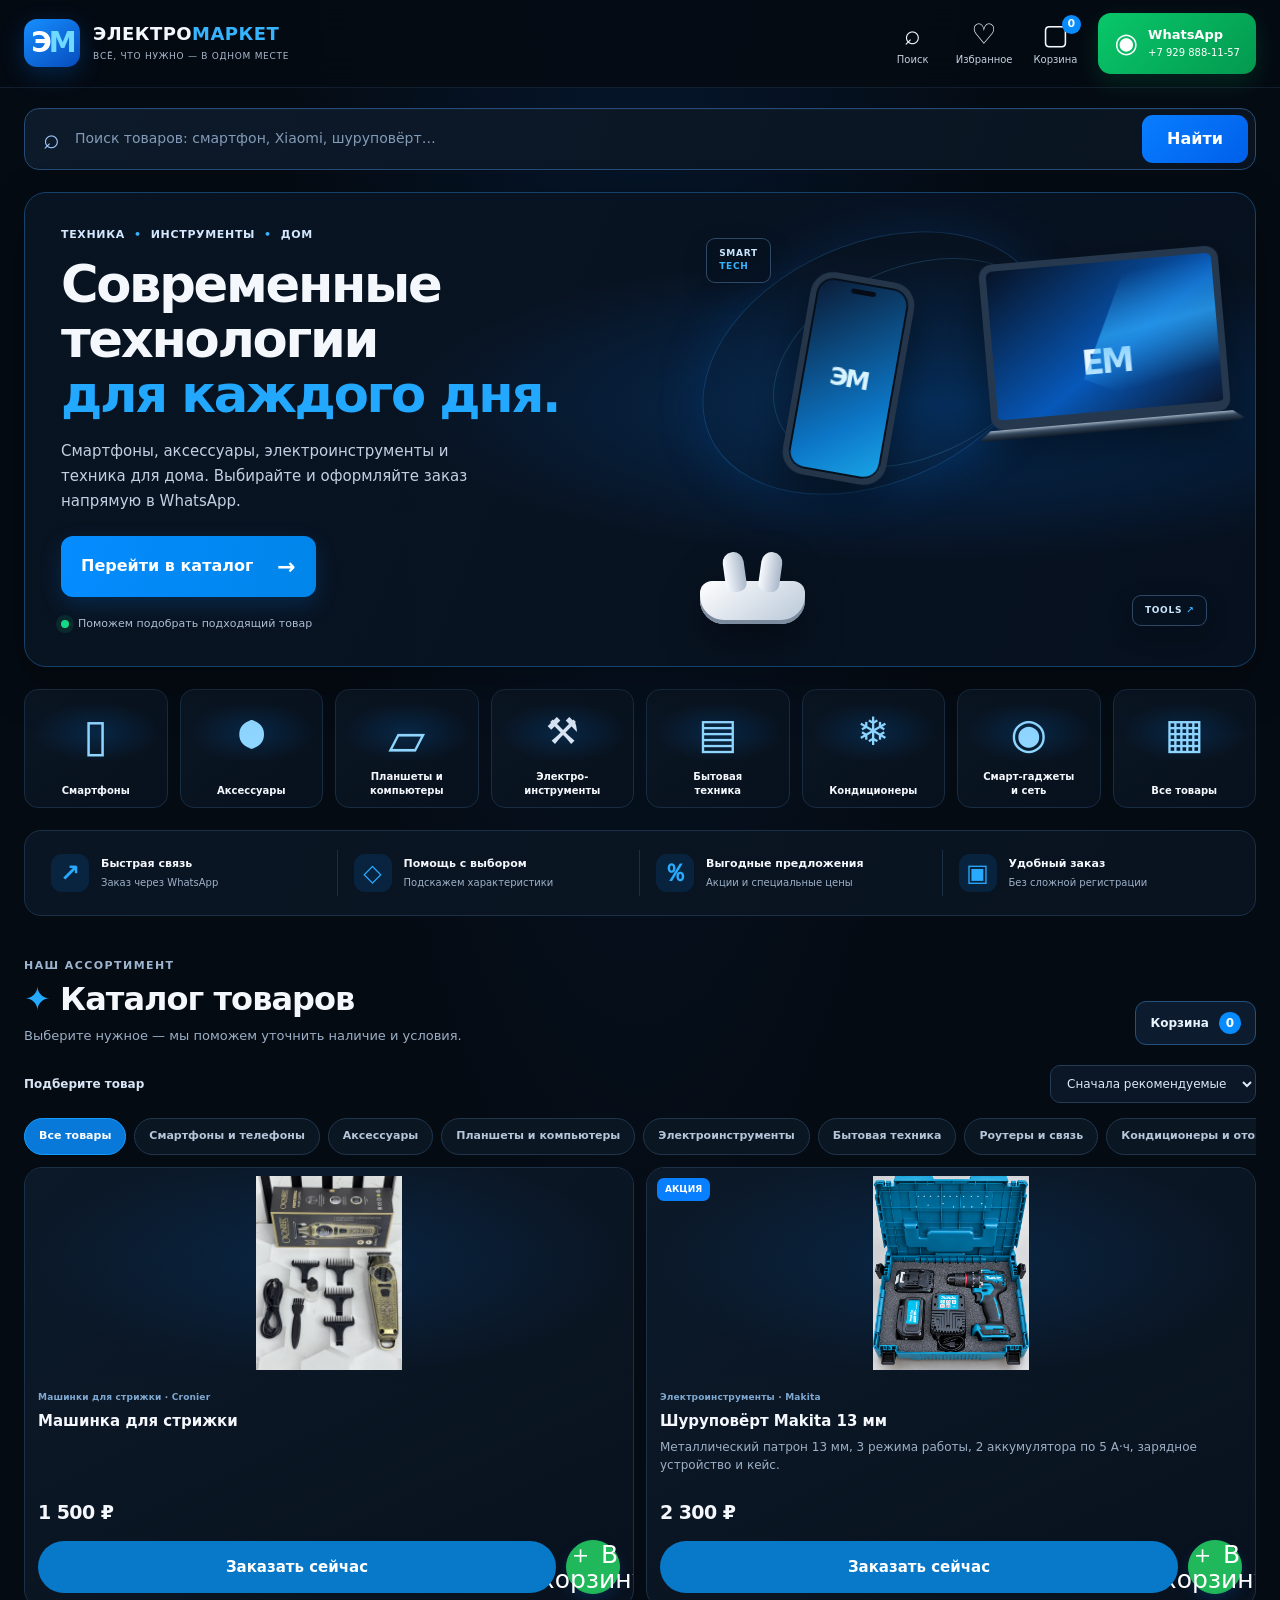
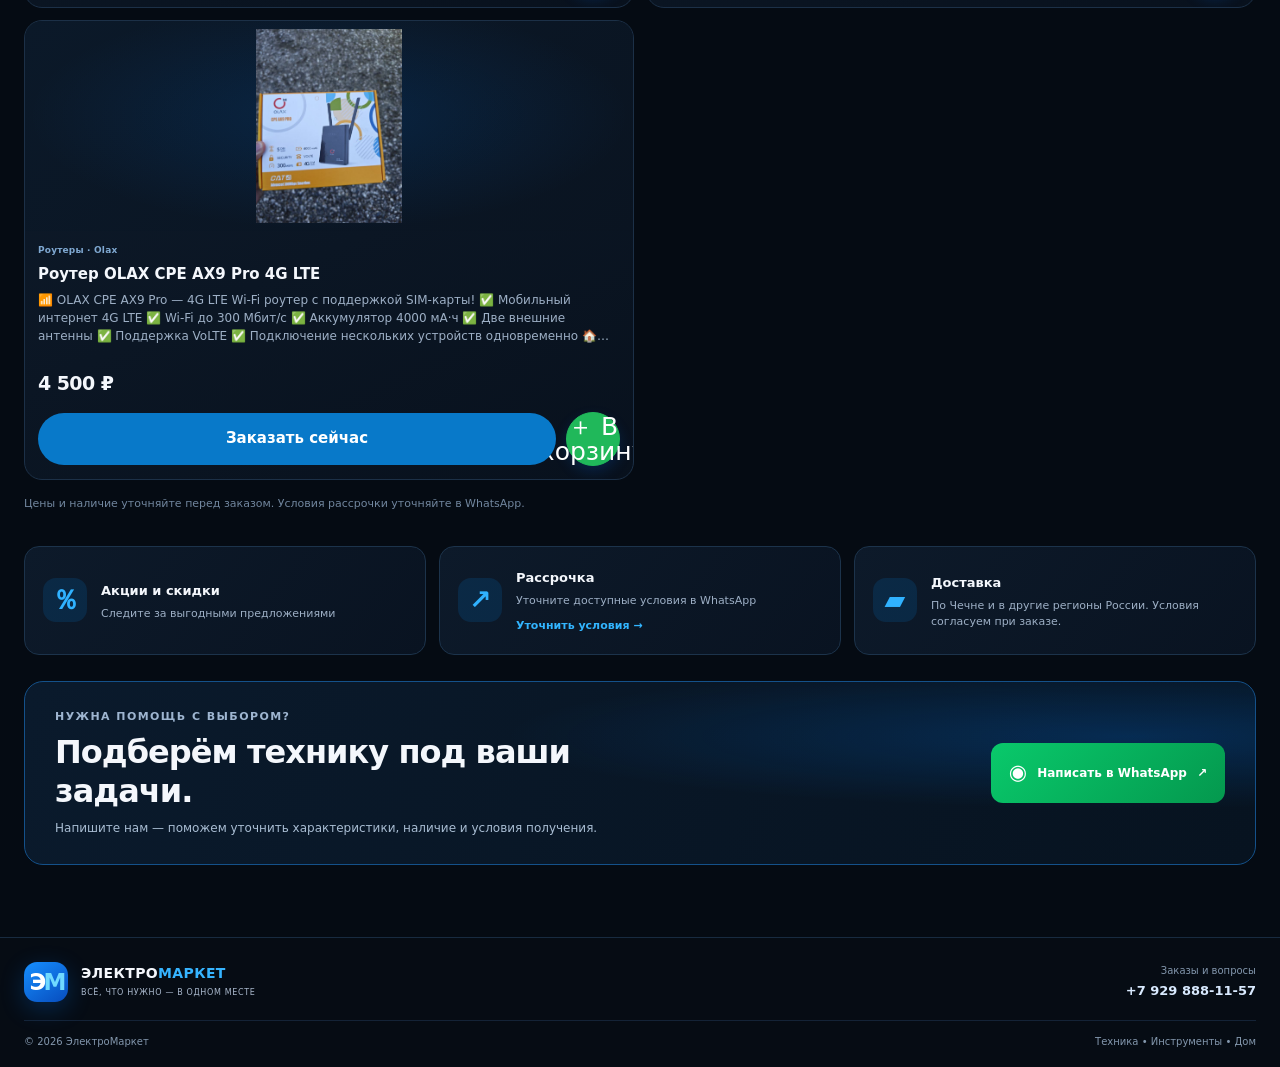
==== commit 1f527005: "Update index.html" ====
--- a/index.html
+++ b/index.html
@@ -101,10 +101,10 @@
   <div id="cart-drawer" class="drawer-backdrop" hidden><section class="cart-drawer" role="dialog" aria-modal="true" aria-labelledby="cart-title"><div class="drawer-head"><div><p class="eyebrow">ВАШ ВЫБОР</p><h2 id="cart-title">Корзина</h2></div><button id="cart-close" class="icon-button" aria-label="Закрыть корзину">×</button></div><div id="cart-items" class="cart-items"></div><div id="cart-empty" class="cart-empty">Корзина пока пуста. Добавьте товары из каталога.</div><div class="cart-bottom"><div class="total-line"><span>Итого</span><strong id="cart-total">0 ₽</strong></div><label class="customer-field">Ваше имя <input id="customer-name" type="text" placeholder="Как к вам обращаться?"></label><label class="customer-field">Комментарий к заказу <textarea id="customer-note" rows="2" placeholder="Например, удобное время для связи"></textarea></label><button id="checkout" class="checkout-button" type="button">Оформить через WhatsApp <span>↗</span></button><small class="privacy-note">WhatsApp откроется с подготовленным сообщением. Заказ нужно отправить вручную.</small></div></section></div>
   <div id="toast" class="toast" role="status" aria-live="polite"></div>
   <script src="products.js"></script><script src="app.js"></script>
-  script>
+  <script>
     // Синхронизируем число товаров в шапке и заголовке каталога с существующей корзиной.
     const countObserver = new MutationObserver(() => { const a=document.getElementById('cart-count'); const b=document.getElementById('cart-count-display'); if(a&&b)b.textContent=a.textContent; });
     const cartCount=document.getElementById('cart-count'); if(cartCount)countObserver.observe(cartCount,{childList:true,characterData:true,subtree:true});
   </script>
 </body>
-</html>+</html>
--- a/styles.css
+++ b/styles.css
@@ -177,3 +177,83 @@
     flex-basis: 210px;
   }
 }
+
+/* ELECTROMARKET: карточки в 2 столбца */
+.product-grid {
+  display: grid !important;
+  grid-template-columns: repeat(2, minmax(0, 1fr)) !important;
+  gap: 12px !important;
+}
+
+/* Кнопки в нижней части карточки */
+.product-actions {
+  display: grid !important;
+  grid-template-columns: minmax(0, 1fr) 54px !important;
+  align-items: center !important;
+  gap: 10px !important;
+  margin-top: 14px !important;
+}
+
+/* Заказать — большая кнопка */
+.product-actions .buy-now-button {
+  grid-column: 1 !important;
+  grid-row: 1 !important;
+  width: 100% !important;
+  min-width: 0 !important;
+  min-height: 52px !important;
+  padding: 8px !important;
+  border: 0 !important;
+  border-radius: 28px !important;
+  background: #0879c9 !important;
+  color: #fff !important;
+  font-size: 15px !important;
+  font-weight: 700 !important;
+}
+
+/* Корзина — круглая кнопка справа */
+.product-actions .add-button {
+  grid-column: 2 !important;
+  grid-row: 1 !important;
+  display: flex !important;
+  align-items: center !important;
+  justify-content: center !important;
+  width: 54px !important;
+  height: 54px !important;
+  min-height: 54px !important;
+  padding: 0 !important;
+  border: 2px solid #28a9f5 !important;
+  border-radius: 50% !important;
+  background: transparent !important;
+  color: #28a9f5 !important;
+  font-size: 25px !important;
+  font-weight: 400 !important;
+}
+
+/* Убираем лишнее растягивание карточек */
+.product-card {
+  min-width: 0;
+}
+
+/* Телефоны */
+@media (max-width: 380px) {
+  .product-grid {
+    gap: 8px !important;
+  }
+
+  .product-actions {
+    grid-template-columns: minmax(0, 1fr) 46px !important;
+    gap: 6px !important;
+  }
+
+  .product-actions .add-button {
+    width: 46px !important;
+    height: 46px !important;
+    min-height: 46px !important;
+  }
+
+  .product-actions .buy-now-button {
+    min-height: 46px !important;
+    font-size: 13px !important;
+  }
+}
+
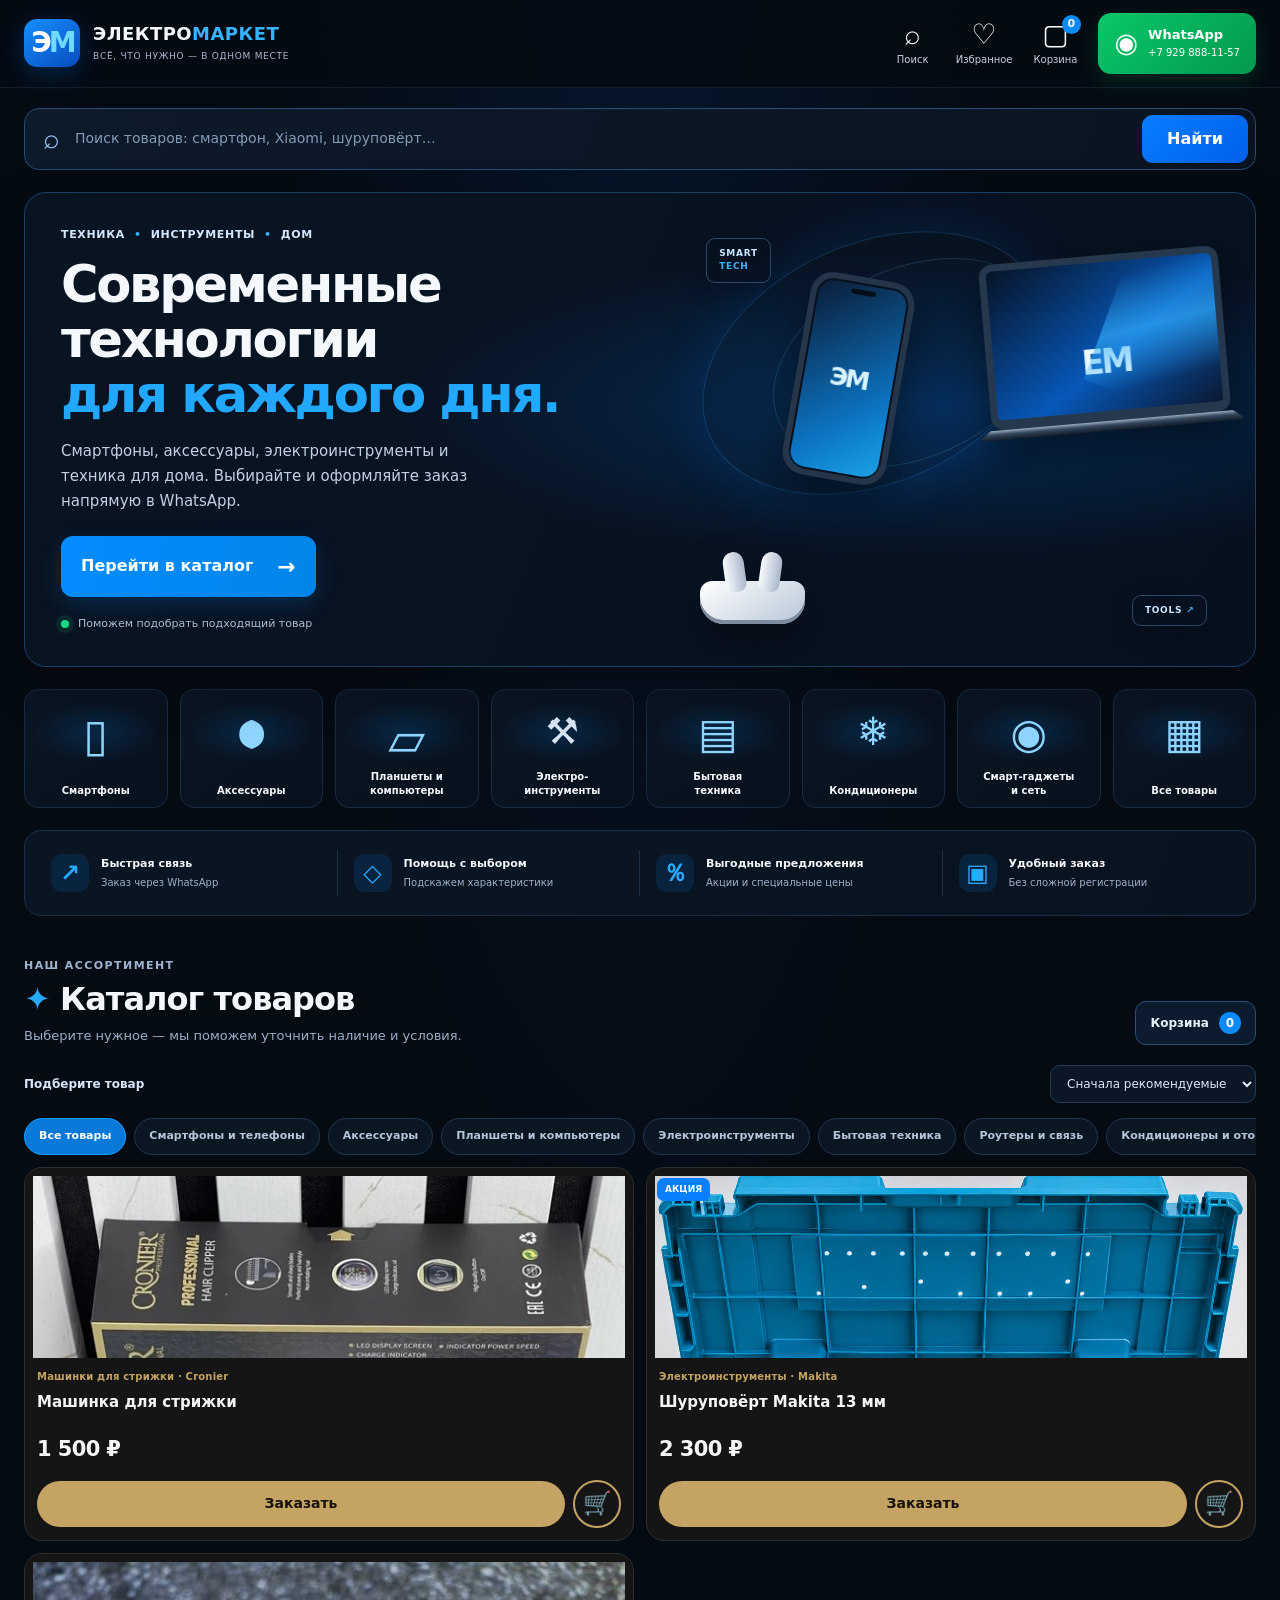
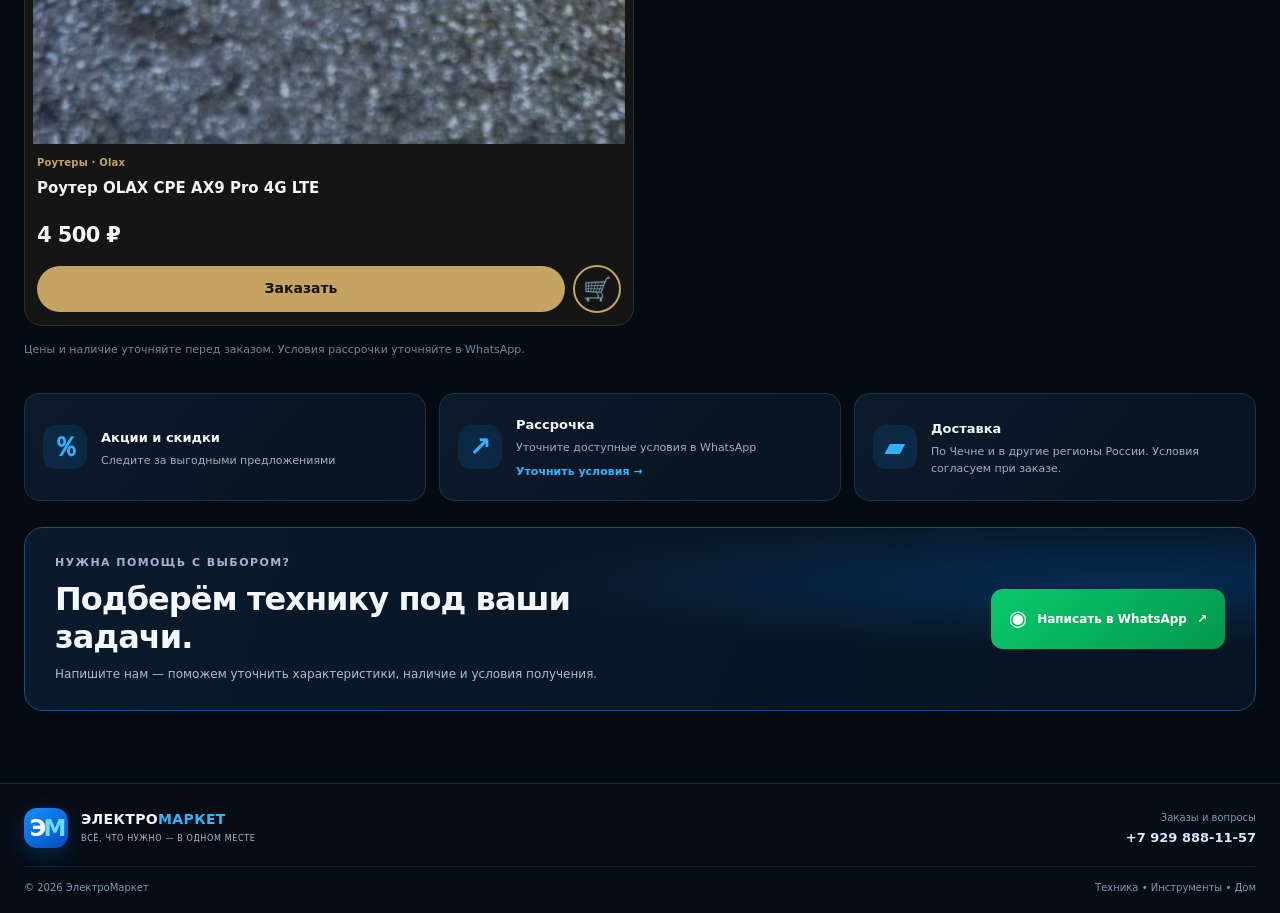
==== commit 0edbbd83: "Update index.html" ====
--- a/index.html
+++ b/index.html
@@ -9,7 +9,7 @@
   <link rel="preconnect" href="https://fonts.googleapis.com">
   <link rel="preconnect" href="https://fonts.gstatic.com" crossorigin>
   <link href="https://fonts.googleapis.com/css2?family=Manrope:wght@400;500;600;700;800&display=swap" rel="stylesheet">
-  <link rel="stylesheet" href="styles.css">
+  <link rel="stylesheet" href="styles.css?v=2">
 </head>
 <body>
   <header class="site-header">
--- a/styles.css
+++ b/styles.css
@@ -257,3 +257,493 @@
   }
 }
 
+/* Компактные кнопки в карточках товаров */
+.product-actions {
+  display: grid !important;
+  grid-template-columns: minmax(0, 1fr) 48px !important;
+  gap: 10px !important;
+  align-items: center !important;
+  width: 100% !important;
+  min-width: 0 !important;
+  margin-top: 18px !important;
+}
+
+.product-actions .buy-now-button {
+  width: 100% !important;
+  min-width: 0 !important;
+  min-height: 48px !important;
+  padding: 8px 5px !important;
+  font-size: 14px !important;
+  line-height: 1.25 !important;
+  white-space: normal !important;
+  overflow-wrap: break-word !important;
+  border-radius: 28px !important;
+}
+
+.product-actions .add-button {
+  width: 48px !important;
+  height: 48px !important;
+  min-width: 48px !important;
+  padding: 0 !important;
+  border-radius: 50% !important;
+  display: flex !important;
+  align-items: center !important;
+  justify-content: center !important;
+  font-size: 0 !important;
+  line-height: 1 !important;
+  overflow: hidden !important;
+  background: #16b957 !important;
+  color: transparent !important;
+  position: relative !important;
+}
+
+.product-actions .add-button::after {
+  content: "🛒";
+  font-size: 23px;
+  line-height: 1;
+  color: #fff;
+  position: absolute;
+  inset: 0;
+  display: flex;
+  align-items: center;
+  justify-content: center;
+}
+
+.product-actions .buy-now-button,
+.product-actions .add-button {
+  box-sizing: border-box !important;
+}
+
+/* ===== ELECTROMARKET: КАРТОЧКИ И ОКНО ТОВАРА ===== */
+
+#product-grid.product-grid {
+  grid-template-columns: repeat(2, minmax(0, 1fr)) !important;
+  gap: 12px !important;
+}
+
+.product-card {
+  background: #151515 !important;
+  border: 1px solid #303030 !important;
+  border-radius: 18px !important;
+}
+
+.product-card:hover {
+  transform: none !important;
+  border-color: #454545 !important;
+}
+
+.product-visual {
+  background: #151515 !important;
+}
+
+.product-info {
+  padding: 12px !important;
+}
+
+.product-category {
+  color: #c4a363 !important;
+  font-size: 10px !important;
+}
+
+.product-title-link {
+  cursor: pointer;
+}
+
+.product-title-link:hover {
+  color: #c4a363;
+}
+
+.product-desc {
+  display: none !important;
+}
+
+.product-price {
+  font-size: 20px !important;
+  font-weight: 800 !important;
+  color: #f6f6f6 !important;
+}
+
+.product-old-price {
+  color: #999;
+  font-size: 12px;
+}
+
+.product-actions {
+  display: grid !important;
+  grid-template-columns: minmax(0, 1fr) 48px !important;
+  gap: 8px !important;
+  align-items: center !important;
+  margin-top: 16px !important;
+}
+
+.product-actions .buy-now-button {
+  width: 100% !important;
+  min-width: 0 !important;
+  min-height: 46px !important;
+  padding: 8px 5px !important;
+  border: 0 !important;
+  border-radius: 28px !important;
+  background: #c4a363 !important;
+  color: #17130b !important;
+  font-size: 14px !important;
+  font-weight: 800 !important;
+  white-space: normal !important;
+}
+
+.product-actions .add-button {
+  display: grid !important;
+  place-items: center !important;
+  width: 48px !important;
+  height: 48px !important;
+  min-height: 48px !important;
+  padding: 0 !important;
+  border: 2px solid #c4a363 !important;
+  border-radius: 50% !important;
+  background: transparent !important;
+  color: #c4a363 !important;
+  font-size: 23px !important;
+  box-shadow: none !important;
+}
+
+.product-actions .add-button::after {
+  content: none !important;
+}
+
+/* Окно подробностей товара */
+#product-details[hidden] {
+  display: none !important;
+}
+
+#product-details {
+  position: fixed;
+  inset: 0;
+  z-index: 100000;
+  overflow-y: auto;
+  background: rgba(0, 0, 0, .88);
+  display: flex;
+  justify-content: center;
+  align-items: flex-start;
+  padding: 20px 10px;
+}
+
+.product-details-panel {
+  position: relative;
+  width: min(680px, 100%);
+  margin: auto;
+  overflow: hidden;
+  border: 1px solid #303030;
+  border-radius: 22px;
+  background: #171717;
+  color: #f5f5f5;
+}
+
+.details-close {
+  position: absolute;
+  z-index: 3;
+  top: 12px;
+  right: 12px;
+  width: 42px;
+  height: 42px;
+  border: 0;
+  border-radius: 50%;
+  background: rgba(0, 0, 0, .65);
+  color: white;
+  font-size: 30px;
+}
+
+.details-image-wrap {
+  width: 100%;
+  height: 340px;
+  background: #111;
+  display: grid;
+  place-items: center;
+  cursor: zoom-in;
+}
+
+.details-image {
+  width: 100%;
+  height: 100%;
+  object-fit: contain;
+  padding: 8px;
+}
+
+.details-image[hidden] {
+  display: none !important;
+}
+
+.details-content {
+  padding: 22px;
+}
+
+.details-category {
+  color: #c4a363;
+  font-size: 14px;
+  margin-bottom: 10px;
+}
+
+.details-title {
+  font-size: clamp(24px, 5vw, 36px);
+  line-height: 1.25;
+  margin: 0 0 18px;
+}
+
+.details-price {
+  font-size: 34px;
+  font-weight: 800;
+  margin-bottom: 18px;
+}
+
+.details-description {
+  color: #c1c1c1;
+  font-size: 15px;
+  line-height: 1.6;
+  white-space: pre-line;
+}
+
+.details-specs-heading {
+  margin: 24px 0 8px;
+  color: #aaa;
+  font-size: 18px;
+}
+
+.details-spec {
+  padding: 12px 0;
+  border-top: 1px solid #343434;
+  font-size: 15px;
+  overflow-wrap: anywhere;
+}
+
+.details-actions {
+  display: grid;
+  grid-template-columns: minmax(0, 1fr) minmax(0, 1fr) 50px;
+  gap: 10px;
+  margin-top: 25px;
+}
+
+.details-actions button,
+.details-phone {
+  min-width: 0;
+  min-height: 48px;
+  display: flex;
+  align-items: center;
+  justify-content: center;
+  border-radius: 28px;
+  font-size: 14px;
+  font-weight: 800;
+  text-decoration: none;
+}
+
+.details-order {
+  border: 0;
+  background: #c4a363;
+  color: #17130b;
+}
+
+.details-cart {
+  border: 1px solid #c4a363;
+  background: transparent;
+  color: #c4a363;
+}
+
+.details-phone {
+  border: 1px solid #c4a363;
+  border-radius: 50%;
+  background: transparent;
+  color: #c4a363;
+  font-size: 23px;
+}
+
+@media (max-width: 600px) {
+  #product-grid.product-grid {
+    grid-template-columns: repeat(2, minmax(0, 1fr)) !important;
+    gap: 9px !important;
+  }
+
+  .product-visual {
+    height: 145px !important;
+    min-height: 145px !important;
+    flex-basis: 145px !important;
+  }
+
+  .product-info {
+    padding: 9px !important;
+  }
+
+  .product-info h3 {
+    font-size: 13px !important;
+  }
+
+  .product-price {
+    font-size: 17px !important;
+  }
+
+  .product-actions {
+    grid-template-columns: minmax(0, 1fr) 42px !important;
+    gap: 6px !important;
+  }
+
+  .product-actions .buy-now-button {
+    min-height: 43px !important;
+    font-size: 12px !important;
+  }
+
+  .product-actions .add-button {
+    width: 42px !important;
+    height: 42px !important;
+    min-height: 42px !important;
+    font-size: 21px !important;
+  }
+
+  #product-details {
+    padding: 8px 0;
+  }
+
+  .product-details-panel {
+    border-radius: 18px;
+  }
+
+  .details-image-wrap {
+    height: 280px;
+  }
+
+  .details-content {
+    padding: 18px 16px;
+  }
+
+  .details-price {
+    font-size: 30px;
+  }
+
+  .details-actions {
+    grid-template-columns: minmax(0, 1fr) minmax(0, 1fr) 44px;
+    gap: 6px;
+  }
+
+  .details-actions button,
+  .details-phone {
+    font-size: 12px;
+    min-height: 44px;
+  }
+
+  .details-phone {
+    font-size: 20px;
+  }
+}
+
+/* ELECTROMARKET — ЕДИНАЯ СИНЯЯ ЦВЕТОВАЯ СХЕМА */
+
+/* Категории товаров */
+.product-category,
+.details-category {
+  color: #36b4ff !important;
+}
+
+/* Название товара при наведении */
+.product-title-link:hover {
+  color: #36b4ff !important;
+}
+
+/* Кнопка «Заказать» */
+.product-actions .buy-now-button,
+.details-order {
+  background: linear-gradient(135deg, #078cff, #0065df) !important;
+  color: #ffffff !important;
+}
+
+/* Круглая кнопка корзины */
+.product-actions .add-button,
+.details-cart,
+.details-phone {
+  border-color: #168fff !important;
+  color: #36b4ff !important;
+}
+
+/* Фон карточек */
+.product-card {
+  background: #0b1523 !important;
+  border-color: #1c3048 !important;
+}
+
+.product-card:hover {
+  border-color: #168fff !important;
+}
+
+/* Фон области фотографии */
+.product-visual {
+  background: #081321 !important;
+}
+
+/* Окно подробностей товара */
+.product-details-panel {
+  background: #0b1523 !important;
+  border-color: #1c3048 !important;
+}
+
+.details-image-wrap {
+  background: #081321 !important;
+}
+
+.details-category {
+  color: #36b4ff !important;
+}
+
+/* Разделители характеристик */
+.details-spec {
+  border-color: #1c3048 !important;
+}
+
+/* Аккуратное выделение кнопок при нажатии */
+.product-actions .buy-now-button:active,
+.details-order:active {
+  filter: brightness(1.12);
+}
+
+.product-actions .add-button:active,
+.details-cart:active,
+.details-phone:active {
+  background: rgba(7, 140, 255, 0.12) !important;
+}
+
+/* ELECTROMARKET BLUE THEME — FINAL OVERRIDE */
+
+.product-card {
+  background: #0b1523 !important;
+  border-color: #1c3048 !important;
+}
+
+.product-visual {
+  background: #081321 !important;
+}
+
+.product-category,
+.details-category,
+.product-title-link:hover {
+  color: #36b4ff !important;
+}
+
+.product-actions .buy-now-button,
+.details-order {
+  background: linear-gradient(135deg, #078cff, #0065df) !important;
+  color: #fff !important;
+}
+
+.product-actions .add-button,
+.details-cart,
+.details-phone {
+  border-color: #168fff !important;
+  color: #36b4ff !important;
+}
+
+.product-details-panel {
+  background: #0b1523 !important;
+  border-color: #1c3048 !important;
+}
+
+.details-image-wrap {
+  background: #081321 !important;
+}
+
+.details-spec {
+  border-color: #1c3048 !important;
+}
+
